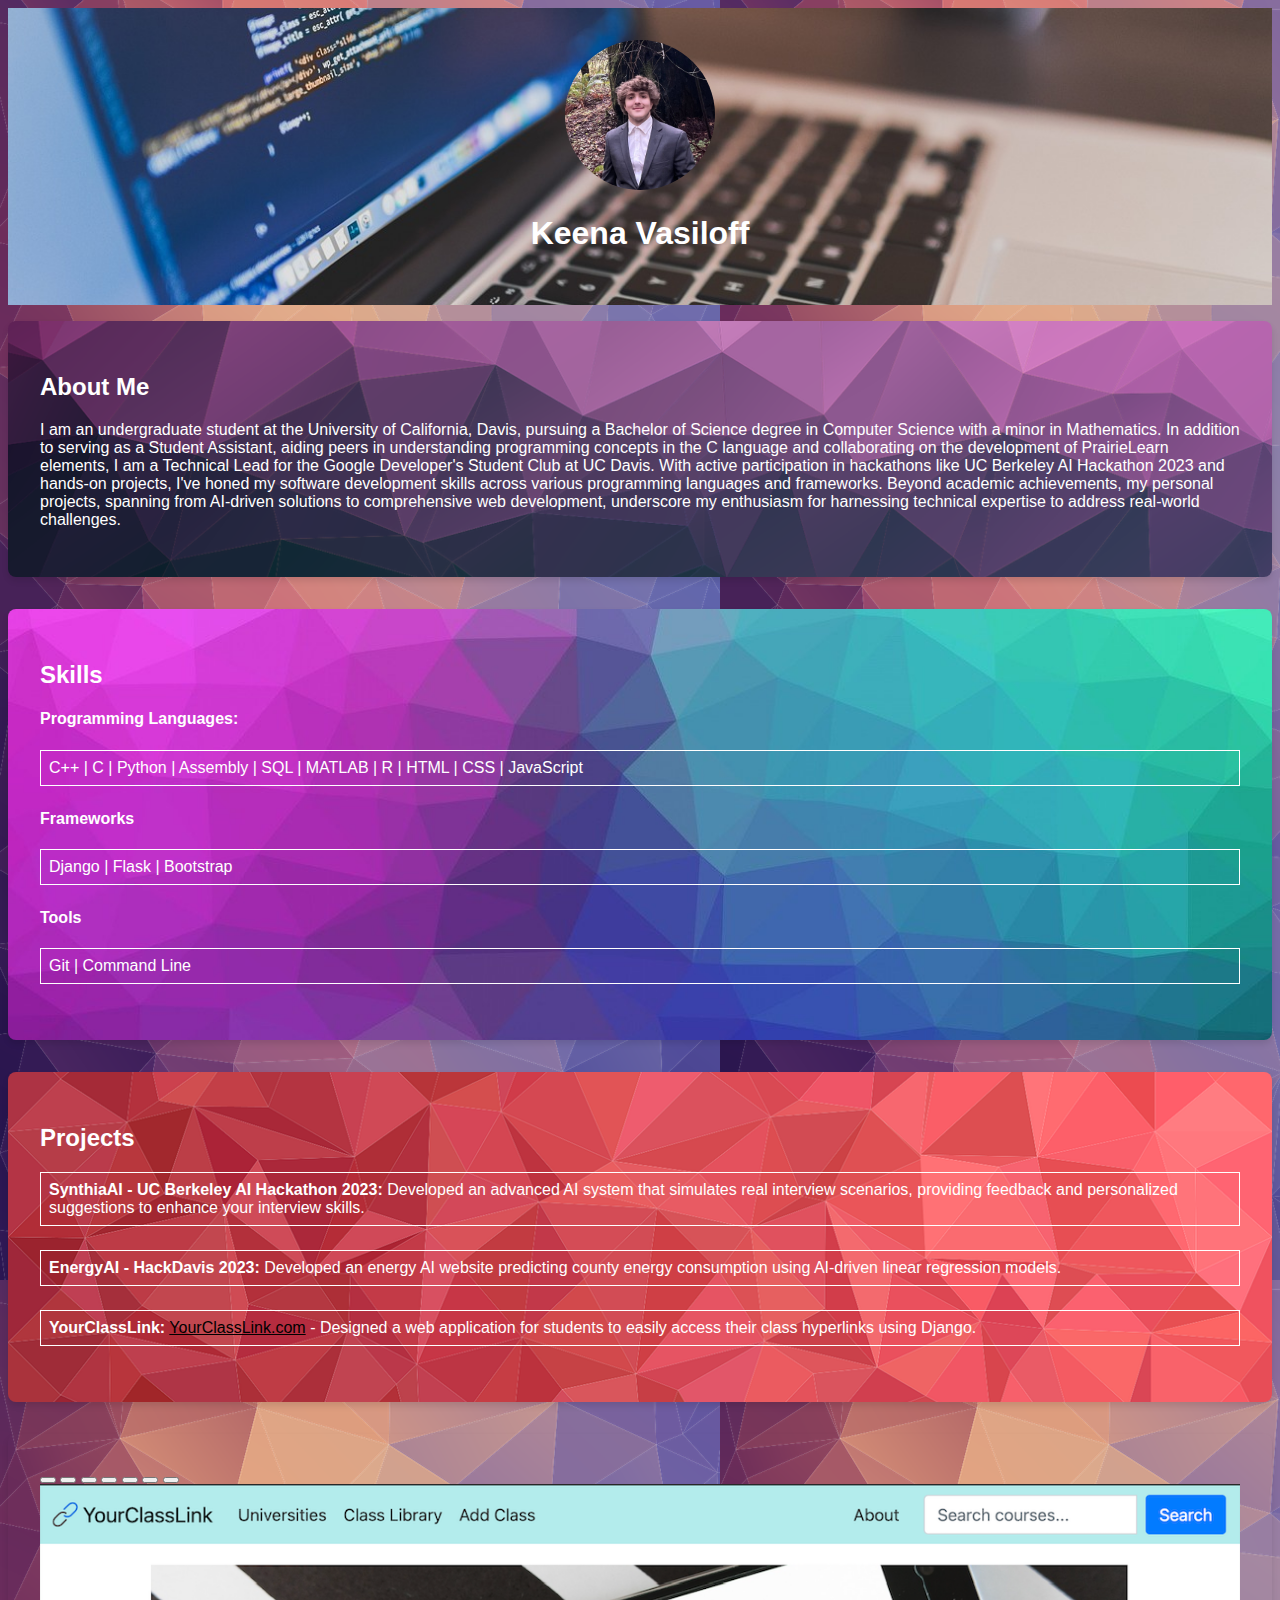
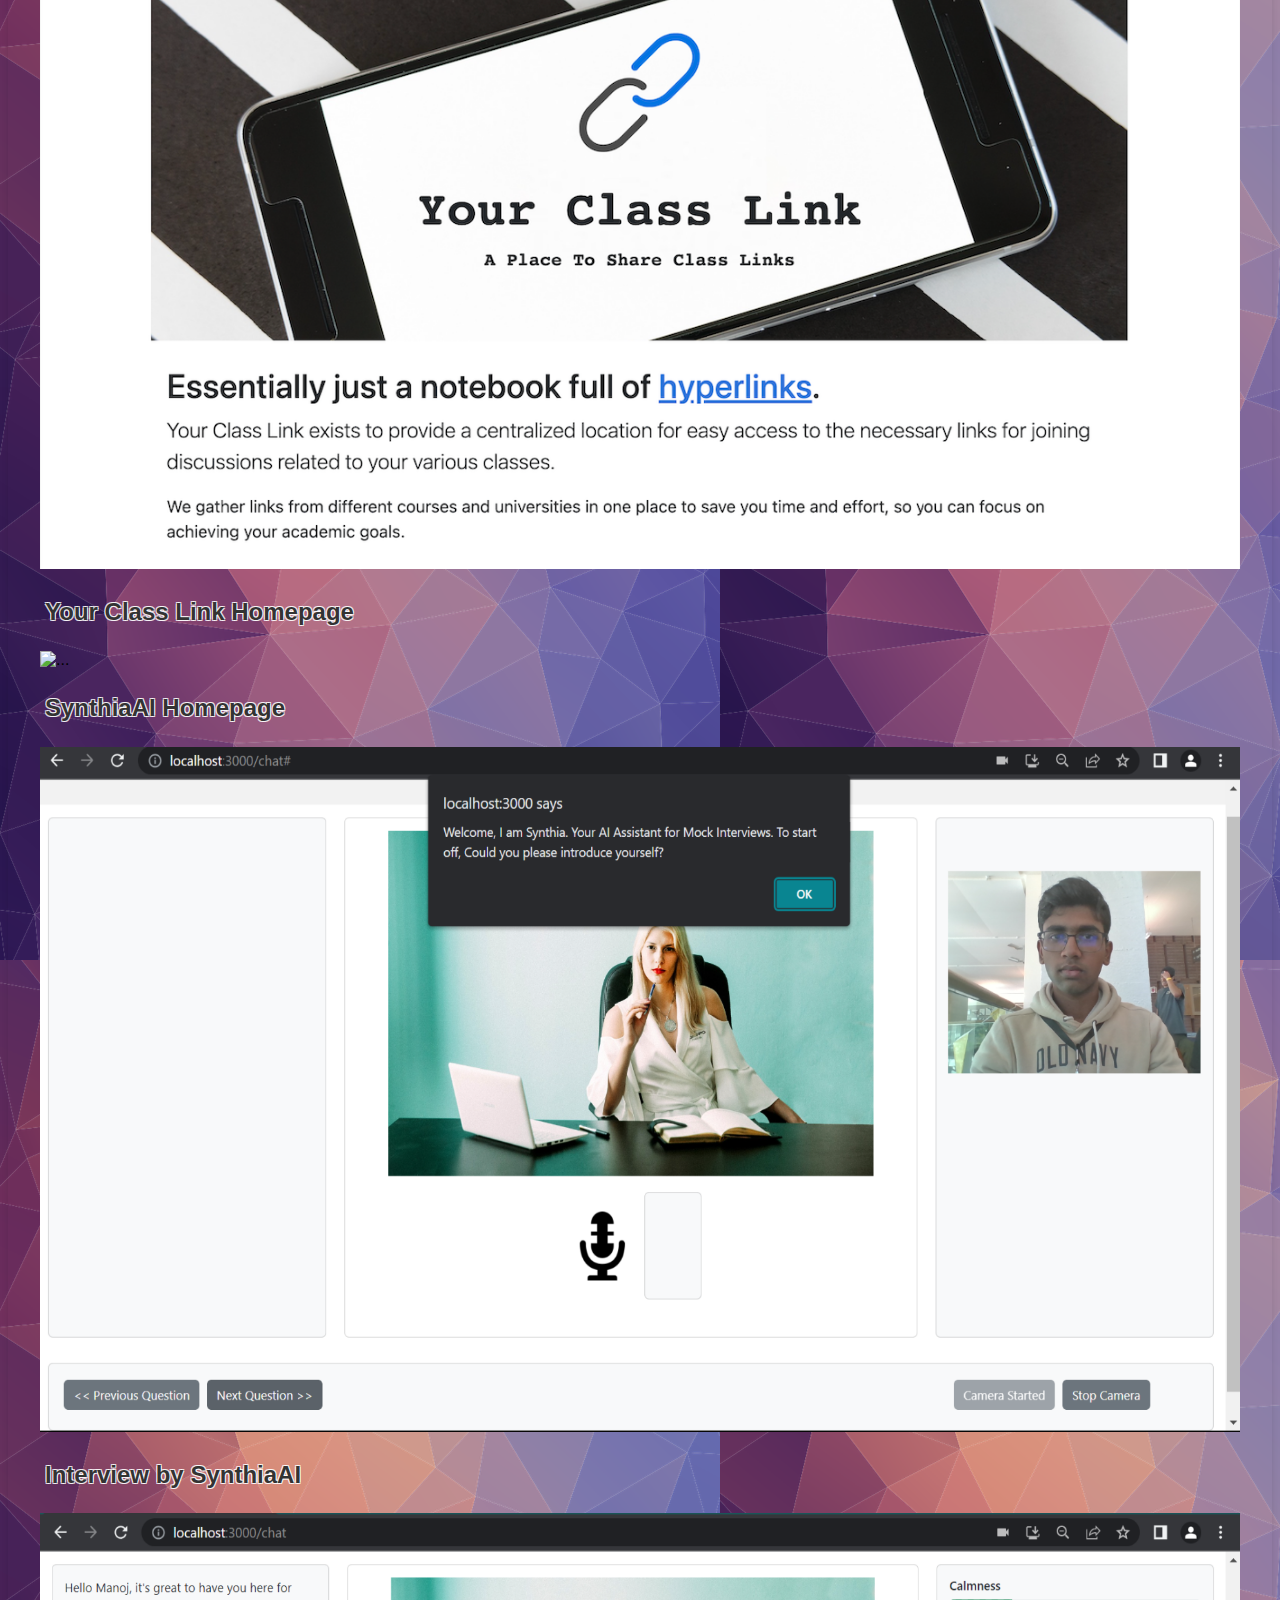
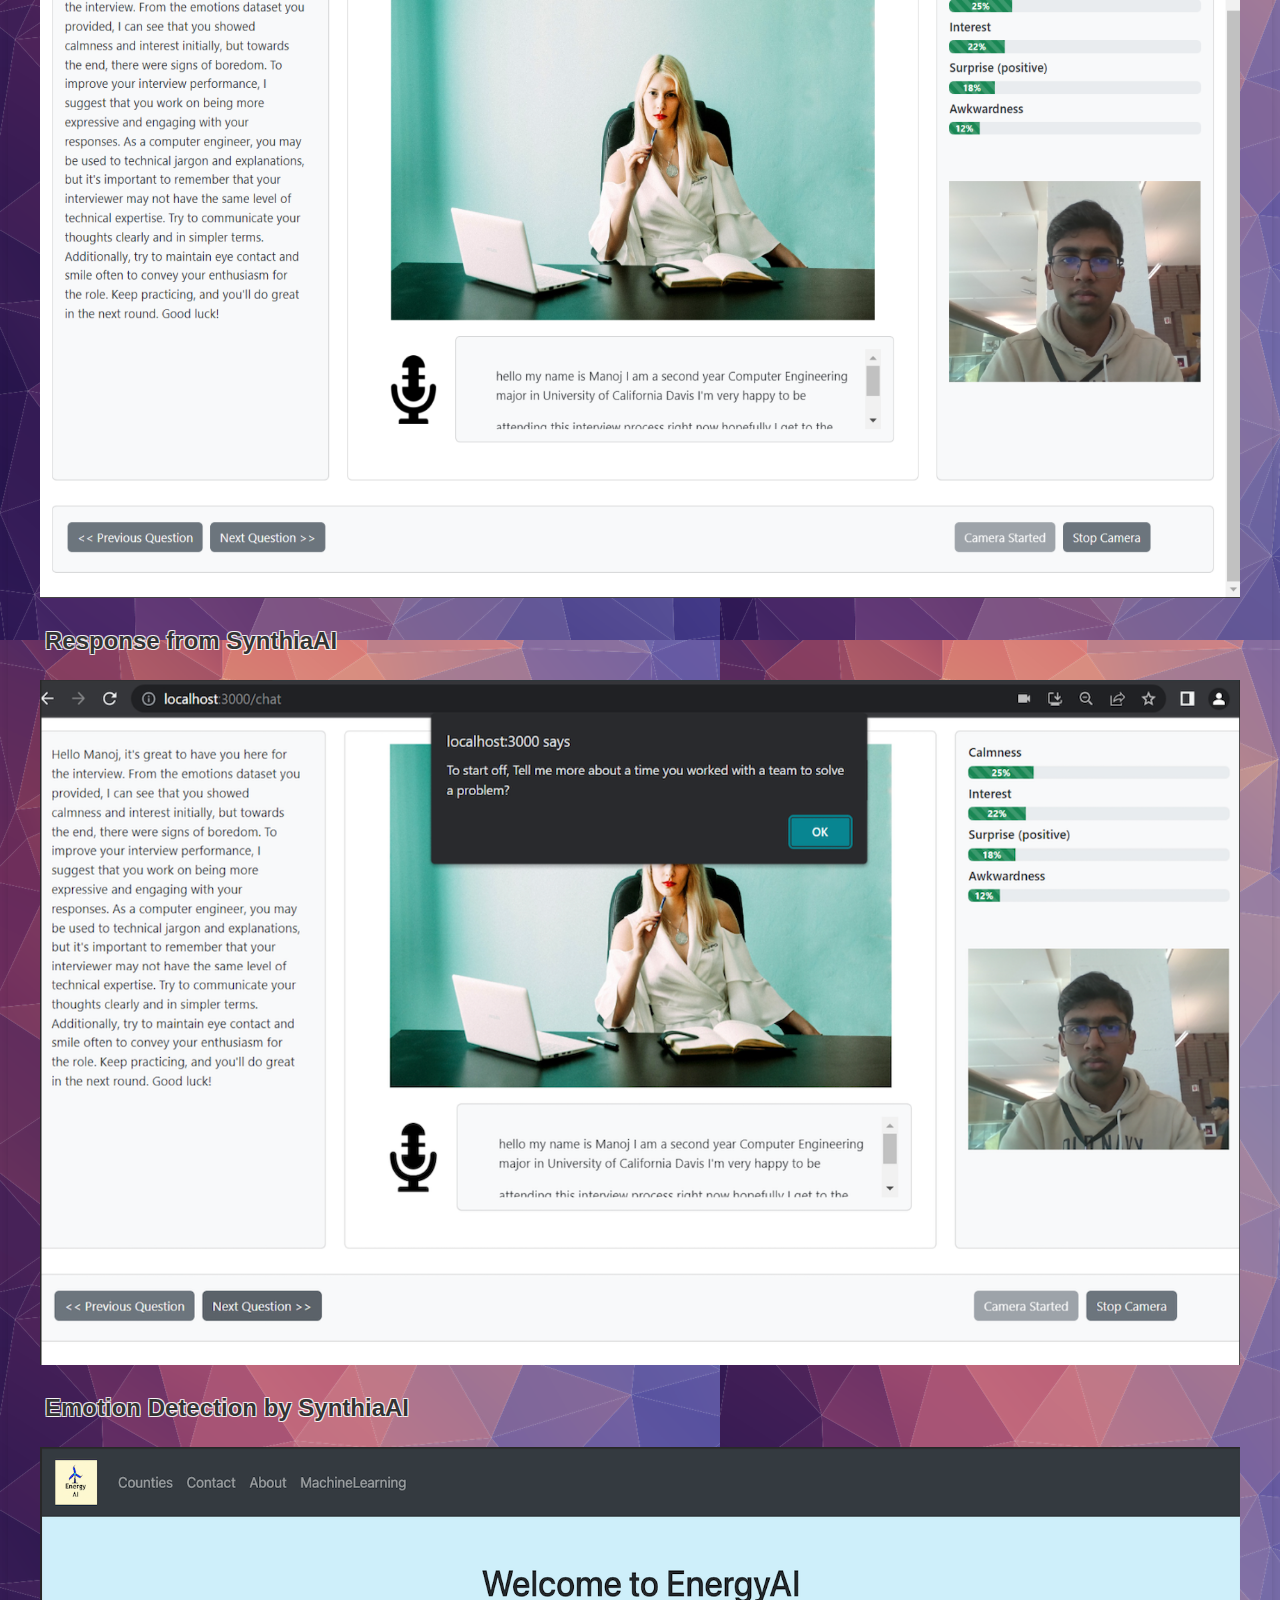
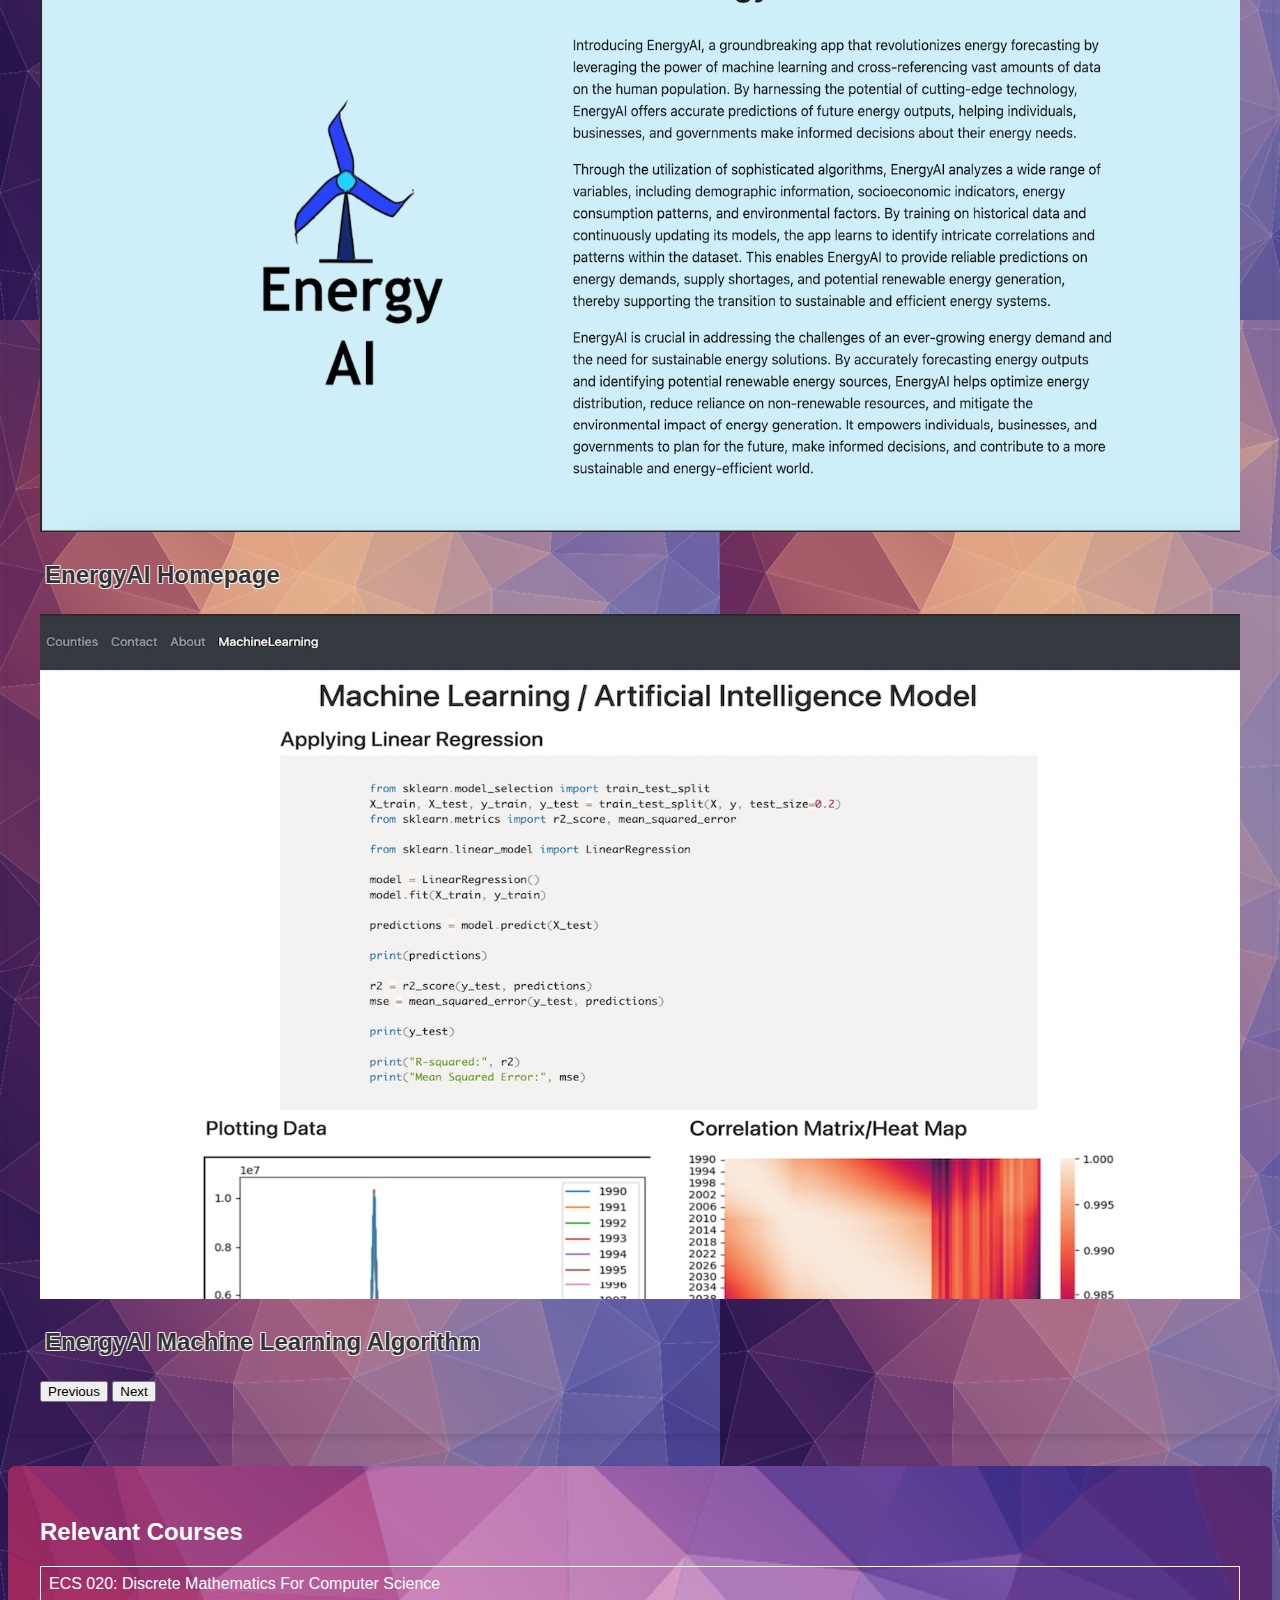
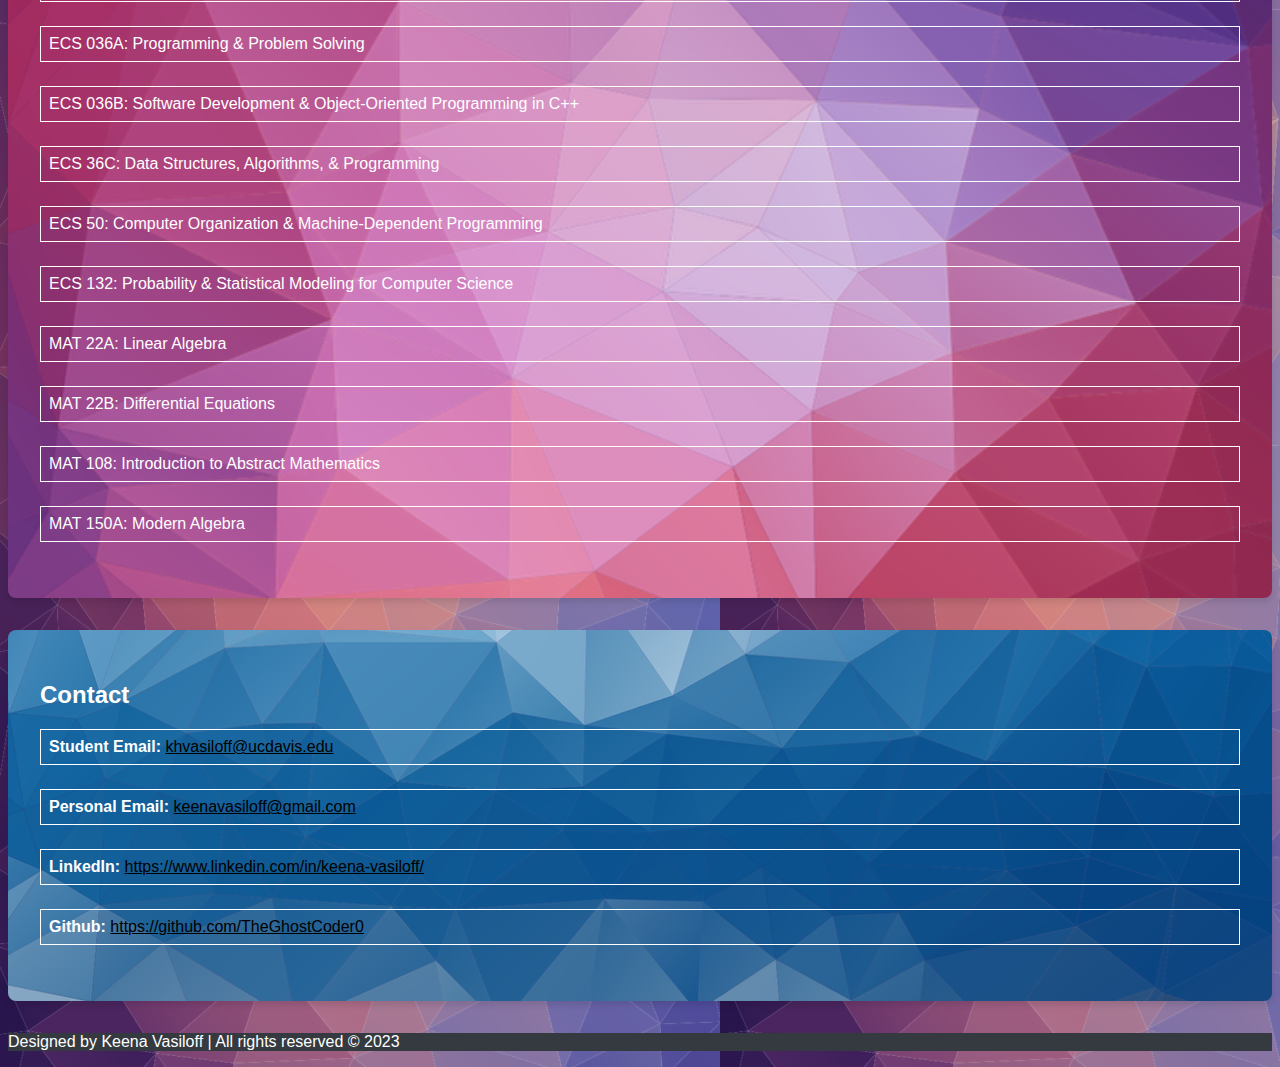
==== index.html @ 08435ae5 "Updated about me and removed resume section" ====
<!doctype html>
<html lang="en">
  <head>
    <meta charset="utf-8">
    <meta name="viewport" content="width=device-width, initial-scale=1">
    <title>Bootstrap demo</title>
    <link href="https://cdn.jsdelivr.net/npm/bootstrap@5.3.1/dist/css/bootstrap.min.css" rel="stylesheet" integrity="sha384-4bw+/aepP/YC94hEpVNVgiZdgIC5+VKNBQNGCHeKRQN+PtmoHDEXuppvnDJzQIu9" crossorigin="anonymous">
    <style>
        body {
            font-family: Arial, sans-serif;
            background-image: url('background_1.png');
        }

        header {
            background-color: #343a40;
            color: white;
            text-align: center;
            padding: 2em 0;
            margin-bottom: 1em;
        }

        .profile-image {
            width: 150px;
            height: 150px;
            border-radius: 50%;
            object-fit: cover;
            margin: 0 auto;
            display: block;

        }

        section {
            padding: 2em;
            border-radius: 8px;
            box-shadow: 0 4px 6px rgba(0, 0, 0, 0.1);
            margin-bottom: 2em;
        }

        ul {
            list-style-type: none;
            padding-left: 0;
        }

        ul li {
            margin-bottom: 1.5em;
            border: 1px solid white;
            padding: 0.5em;
        }

        .background-image {
            background-image: url('code_background.jpg');
            background-size: cover;
            background-position: center;
            position: relative;
        }

        .about-section {
            color: white;
            background-image: url('background_2.png');
            background-size: cover;
            background-position: center;
        }

        .projects-section {
            color: white;
            background-image: url('background_4.png');
            background-size: cover;
            background-position: center;
        }

        .projects-section ul li a {
            color: black;
            /* Set hyperlink color to light grey */
            font-style: none;
            /* Make the hyperlink text italic */
            text-decoration: underline;
            /* Remove the default underline */
        }

        .courses-section {
            color: white;
            background-image: url('background_3.png');
            background-size: cover;
            background-position: center;
        }

        .contact-section {
            color: white;
            background-image: url('background_5.png');
            background-size: cover;
            background-position: center;
        }

        .contact-section ul li a {
            color: black;
            /* Set hyperlink color to light grey */

            font-style: none;
            /* Make the hyperlink text italic */
            text-decoration: underline;
            /* Remove the default underline */
        }
        .carousel-image {
            width: 1200px;
            height: 685px;
            object-fit: fill;
            object-position: center;
        }

        .skills-section {
            color: white;
            background-image: url('background_6.png');
            background-size: cover;
            background-position: center;
        }
        .resume-section {
            color: white;
            background-image: url('background_7.png');
            background-size: cover;
            background-position: center;
        }
        .caption-text {
    font-weight: bold; /* Make the caption text bold */
    color: #333; /* Set text color to dark grey */
    text-shadow: 
        -1px -1px 0 rgba(255,255,255,0.8),  
         1px -1px 0 rgba(255,255,255,0.8),
        -1px 1px 0 rgba(255,255,255,0.8),
         1px 1px 0 rgba(255,255,255,0.8); /* White text outline using shadow */
    padding: 5px; /* Some padding to space out the background from the text */
}


    </style>
</head>
  <body>
    <header class="background-image">
        <img class="profile-image" src="profile_pic.jpg" alt="Keena Vasiloff">
        <h6> </h6>
        <h1><strong>Keena Vasiloff</strong></h1>
    </header>
    <div class="container">
        <section class="about-section">
            <h2>About Me</h2>
            <p>I am an undergraduate student at the University of California, Davis, pursuing a Bachelor of Science degree in Computer Science with a minor in Mathematics. In addition to serving as a Student Assistant, aiding peers in understanding programming concepts in the C language and collaborating on the development of PrairieLearn elements, I am a Technical Lead for the Google Developer's Student Club at UC Davis. With active participation in hackathons like UC Berkeley AI Hackathon 2023 and hands-on projects, I've honed my software development skills across various programming languages and frameworks. Beyond academic achievements, my personal projects, spanning from AI-driven solutions to comprehensive web development, underscore my enthusiasm for harnessing technical expertise to address real-world challenges.</p>
        </section>

        <section class="skills-section">
            <h2>Skills</h2>
            <h4>Programming Languages:</h4>
            <ul class="list-unstyled">
                <li>C++ | C | Python | Assembly | SQL | MATLAB | R | HTML | CSS | JavaScript</li>
            </ul>
            <h4>Frameworks</h4>
            <ul>
                <li>Django | Flask | Bootstrap</li>
            </ul>
            <h4>Tools</h4>
            <ul>
                <li>Git | Command Line</li>
            </ul>
        </section>
        

        <section class="projects-section">
            <h2>Projects</h2>
            <ul class="list-unstyled">
                <li>
                    <strong>SynthiaAI - UC Berkeley AI Hackathon 2023:</strong>
                    Developed an advanced AI system that simulates real interview scenarios, providing feedback and
                    personalized suggestions to enhance your interview skills.
                </li>
                <li>
                    <strong>EnergyAI - HackDavis 2023:</strong>
                    Developed an energy AI website predicting county energy consumption using AI-driven linear
                    regression models.
                </li>
                <li>
                    <strong>YourClassLink:</strong>
                    <a href="https://www.yourclasslink.com" target="_blank">YourClassLink.com</a> - Designed a web
                    application for students to easily access their class hyperlinks using Django.
                </li>
            </ul>
        </section>

        <section>
            <div id="carouselExampleCaptions" class="carousel slide" data-bs-theme="dark">
                <div class="carousel-indicators">
                  <button type="button" data-bs-target="#carouselExampleCaptions" data-bs-slide-to="0" class="active" aria-current="true" aria-label="Slide 1"></button>
                  <button type="button" data-bs-target="#carouselExampleCaptions" data-bs-slide-to="1" aria-label="Slide 2"></button>
                  <button type="button" data-bs-target="#carouselExampleCaptions" data-bs-slide-to="2" aria-label="Slide 3"></button>
                  <button type="button" data-bs-target="#carouselExampleCaptions" data-bs-slide-to="3" aria-label="Slide 4"></button>
                  <button type="button" data-bs-target="#carouselExampleCaptions" data-bs-slide-to="4" aria-label="Slide 5"></button>
                  <button type="button" data-bs-target="#carouselExampleCaptions" data-bs-slide-to="5" aria-label="Slide 6"></button>
                  <button type="button" data-bs-target="#carouselExampleCaptions" data-bs-slide-to="6" aria-label="Slide 7"></button>
                </div>
                <div class="carousel-inner">
                  <div class="carousel-item active">
                    <img class="carousel-image" src="YourClassLinkOne.png" class="d-block w-100" alt="...">
                    <div class="carousel-caption d-none d-md-block">
                        <h2 class="caption-text">Your Class Link Homepage</h2>
                    </div>
                  </div>
                  <div class="carousel-item">
                    <img class="carousel-image" src="SynthiaAIHome.png" class="d-block w-100" alt="...">
                    <div class="carousel-caption d-none d-md-block">
                      <h2 class="caption-text">SynthiaAI Homepage</h2>
                    </div>
                  </div>
                  <div class="carousel-item">
                    <img class="carousel-image" src="SynthiaAIQuestion.png" class="d-block w-100" alt="...">
                    <div class="carousel-caption d-none d-md-block">
                        <h2 class="caption-text">Interview by SynthiaAI</h2>
                    </div>
                  </div>
                  <div class="carousel-item">
                    <img class="carousel-image" src="SynthiaAIResponse.png" class="d-block w-100" alt="...">
                    <div class="carousel-caption d-none d-md-block">
                        <h2 class="caption-text">Response from SynthiaAI</h2>
                    </div>
                  </div>
                  <div class="carousel-item">
                    <img class="carousel-image" src="SynthiaAISecond.png" class="d-block w-100" alt="...">
                    <div class="carousel-caption d-none d-md-block">
                        <h2 class="caption-text">Emotion Detection by SynthiaAI</h2>
                    </div>
                  </div>
                  <div class="carousel-item">
                    <img class="carousel-image" src="EnergyAIOne.png" class="d-block w-100" alt="...">
                    <div class="carousel-caption d-none d-md-block">
                        <h2 class="caption-text">EnergyAI Homepage</h2>
                    </div>
                  </div>
                  <div class="carousel-item">
                    <img class="carousel-image" src="EnergyAITwo.png" class="d-block w-100" alt="...">
                    <div class="carousel-caption d-none d-md-block">
                        <h2 class="caption-text">EnergyAI Machine Learning Algorithm</h2>
                    </div>
                  </div>
                </div>
                <button class="carousel-control-prev" type="button" data-bs-target="#carouselExampleCaptions" data-bs-slide="prev">
                  <span class="carousel-control-prev-icon" aria-hidden="true"></span>
                  <span class="visually-hidden">Previous</span>
                </button>
                <button class="carousel-control-next" type="button" data-bs-target="#carouselExampleCaptions" data-bs-slide="next">
                  <span class="carousel-control-next-icon" aria-hidden="true"></span>
                  <span class="visually-hidden">Next</span>
                </button>
              </div>
        </section>

        <section class="courses-section">
            <h2>Relevant Courses</h2>
            <ul class="list-unstyled">
                <li>ECS 020: Discrete Mathematics For Computer Science</li>
                <li>ECS 036A: Programming & Problem Solving</li>
                <li>ECS 036B: Software Development & Object-Oriented Programming in C++</li>
                <li>ECS 36C: Data Structures, Algorithms, & Programming</li>
                <li>ECS 50: Computer Organization & Machine-Dependent Programming</li>
                <li>ECS 132: Probability & Statistical Modeling for Computer Science</li>
                <li>MAT 22A: Linear Algebra</li>
                <li>MAT 22B: Differential Equations</li>
                <li>MAT 108: Introduction to Abstract Mathematics</li>
                <li>MAT 150A: Modern Algebra</li>
            </ul>
        </section>

        <section class="contact-section">
            <h2>Contact</h2>
            <ul class="list-unstyled">
                <li><strong>Student Email:</strong> <a href="mailto:khvasiloff@ucdavis.edu">khvasiloff@ucdavis.edu</a>
                </li>
                <li><strong>Personal Email:</strong> <a
                        href="mailto:keenavasiloff@gmail.com">keenavasiloff@gmail.com</a></li>
                <li><strong>LinkedIn:</strong> <a href="https://www.linkedin.com/in/keena-vasiloff/"
                        target="_blank">https://www.linkedin.com/in/keena-vasiloff/</a></li>
                <li><strong>Github:</strong> <a href="https://github.com/TheGhostCoder0" target="_blank">https://github.com/TheGhostCoder0</a></li>
            </ul>
        </section>
    </div>

    <footer class="mt-5 py-3 text-center" style="background-color: #343a40; color: white;">
        <p>Designed by Keena Vasiloff | All rights reserved &copy; 2023</p>
    </footer>
    <script src="https://cdn.jsdelivr.net/npm/bootstrap@5.3.1/dist/js/bootstrap.bundle.min.js" integrity="sha384-HwwvtgBNo3bZJJLYd8oVXjrBZt8cqVSpeBNS5n7C8IVInixGAoxmnlMuBnhbgrkm" crossorigin="anonymous"></script>
    <script src="https://cdn.jsdelivr.net/npm/@popperjs/core@2.11.8/dist/umd/popper.min.js" integrity="sha384-I7E8VVD/ismYTF4hNIPjVp/Zjvgyol6VFvRkX/vR+Vc4jQkC+hVqc2pM8ODewa9r" crossorigin="anonymous"></script>
<script src="https://cdn.jsdelivr.net/npm/bootstrap@5.3.1/dist/js/bootstrap.min.js" integrity="sha384-Rx+T1VzGupg4BHQYs2gCW9It+akI2MM/mndMCy36UVfodzcJcF0GGLxZIzObiEfa" crossorigin="anonymous"></script>
  </body>
</html>
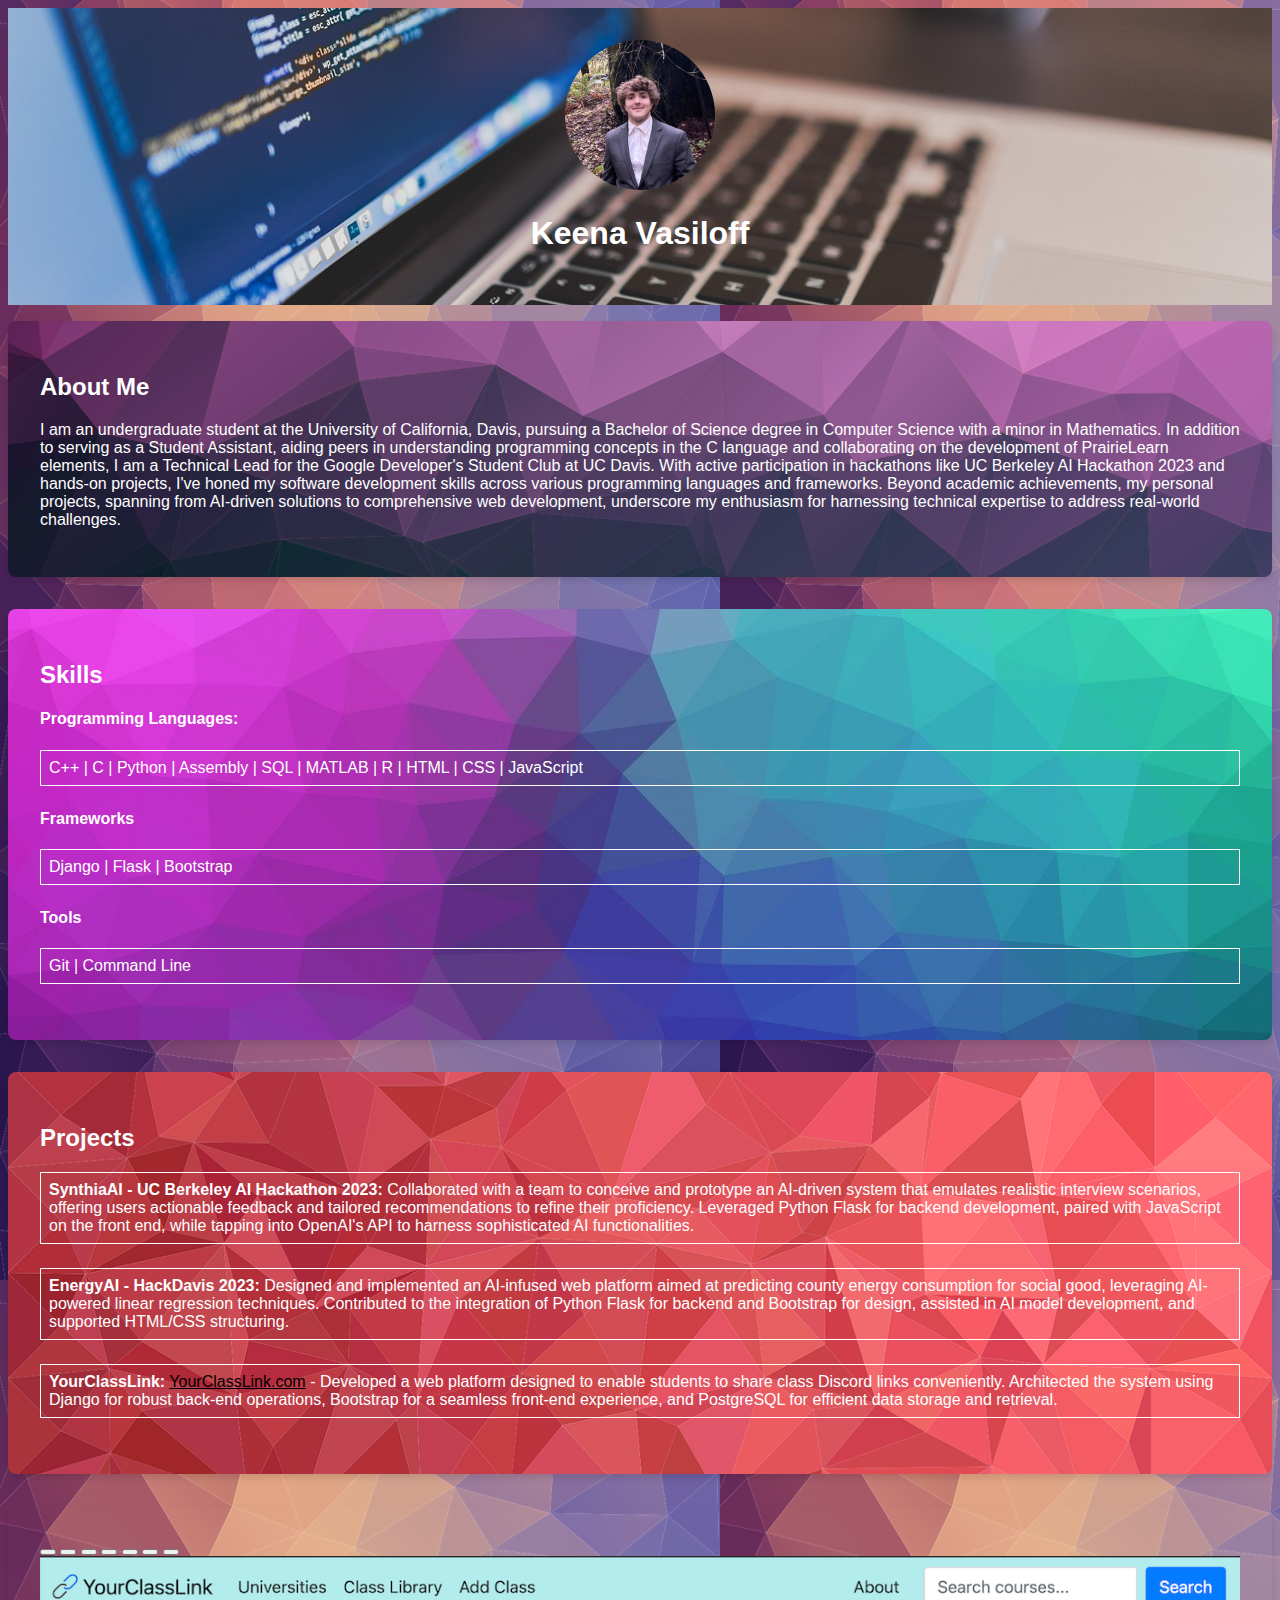
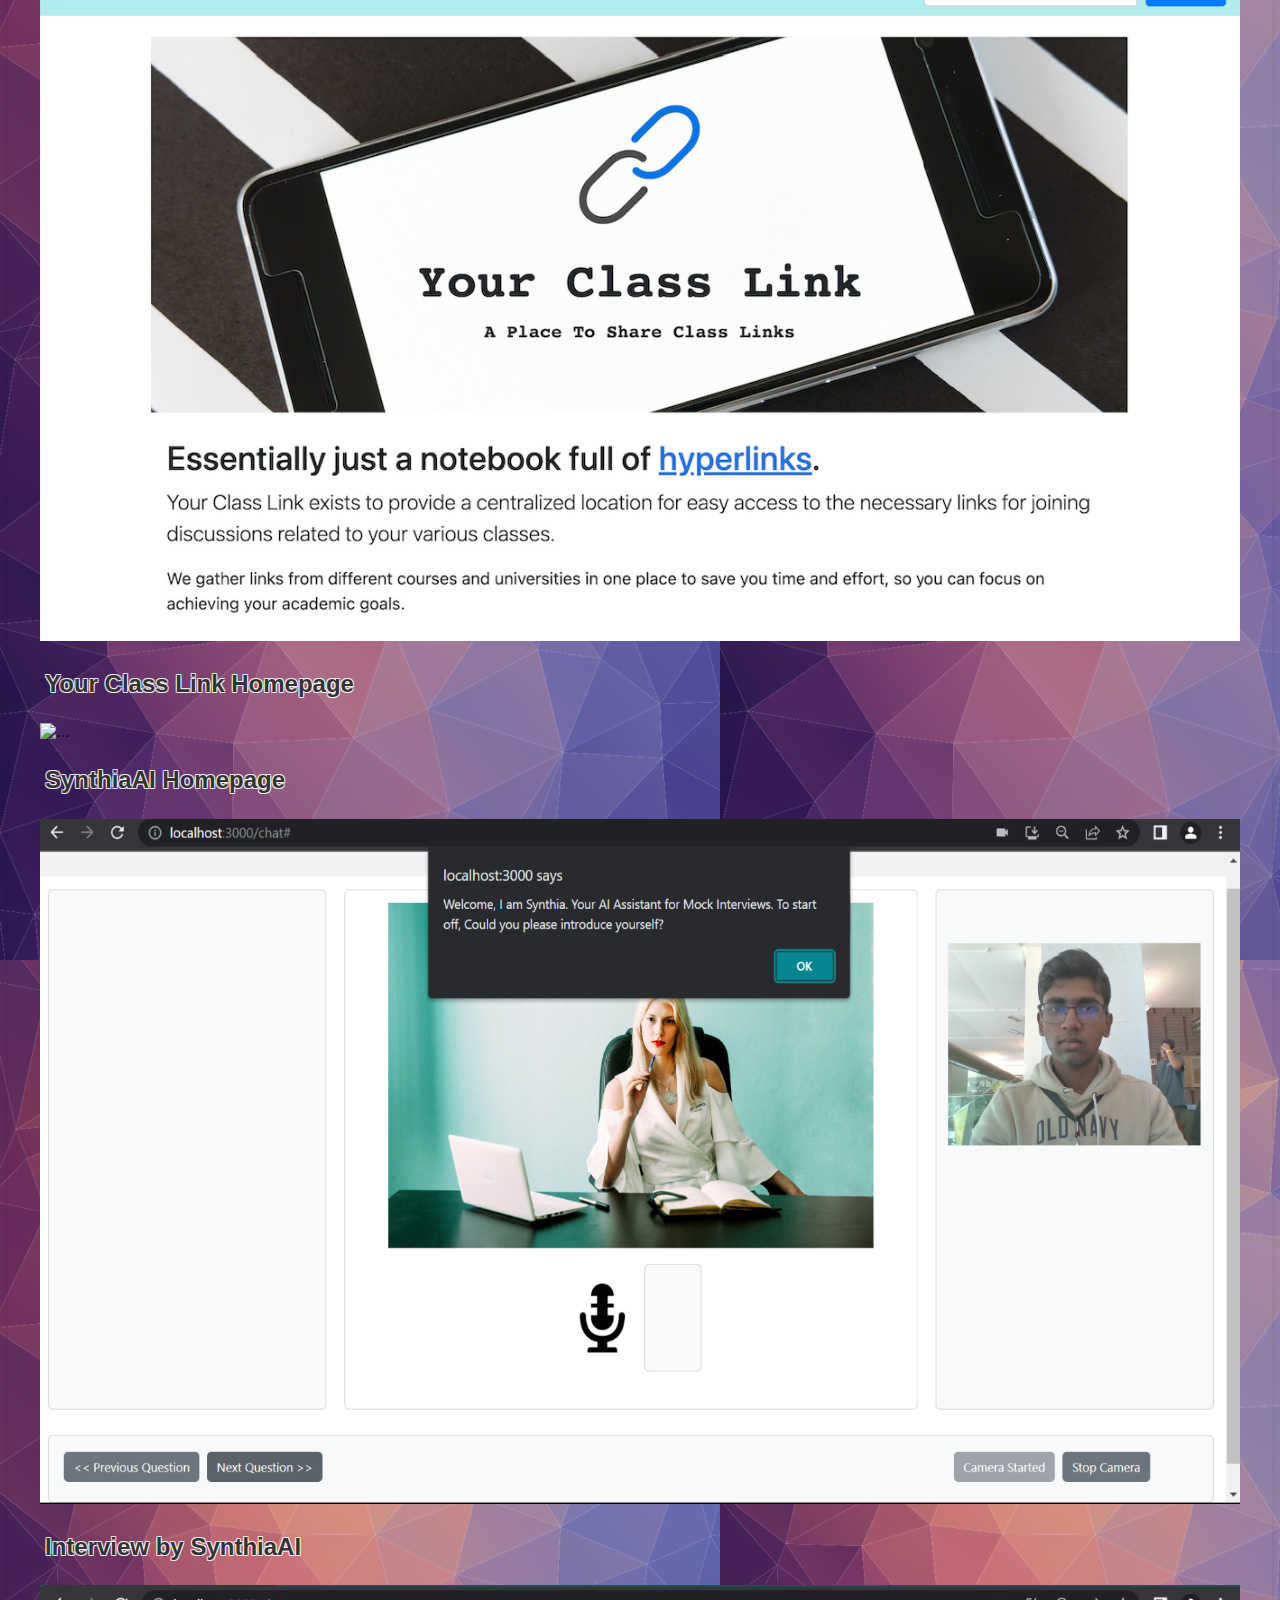
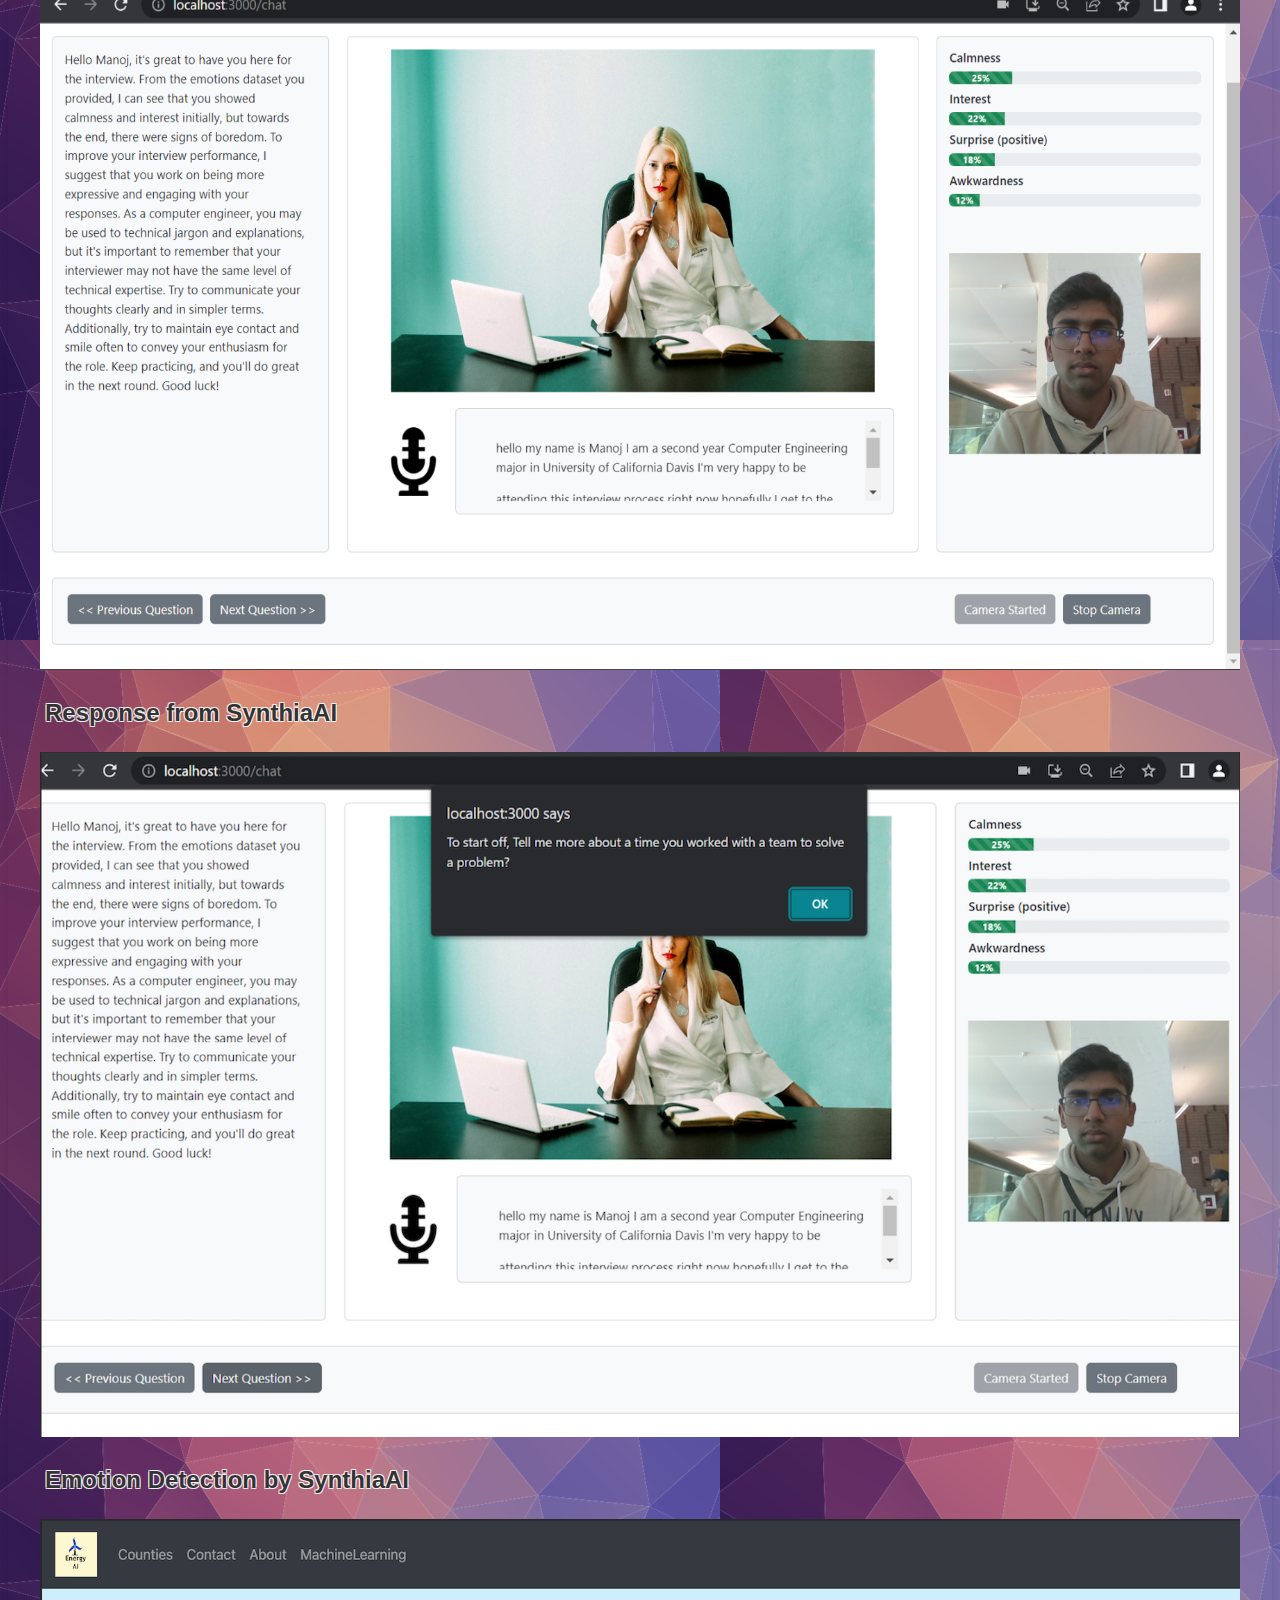
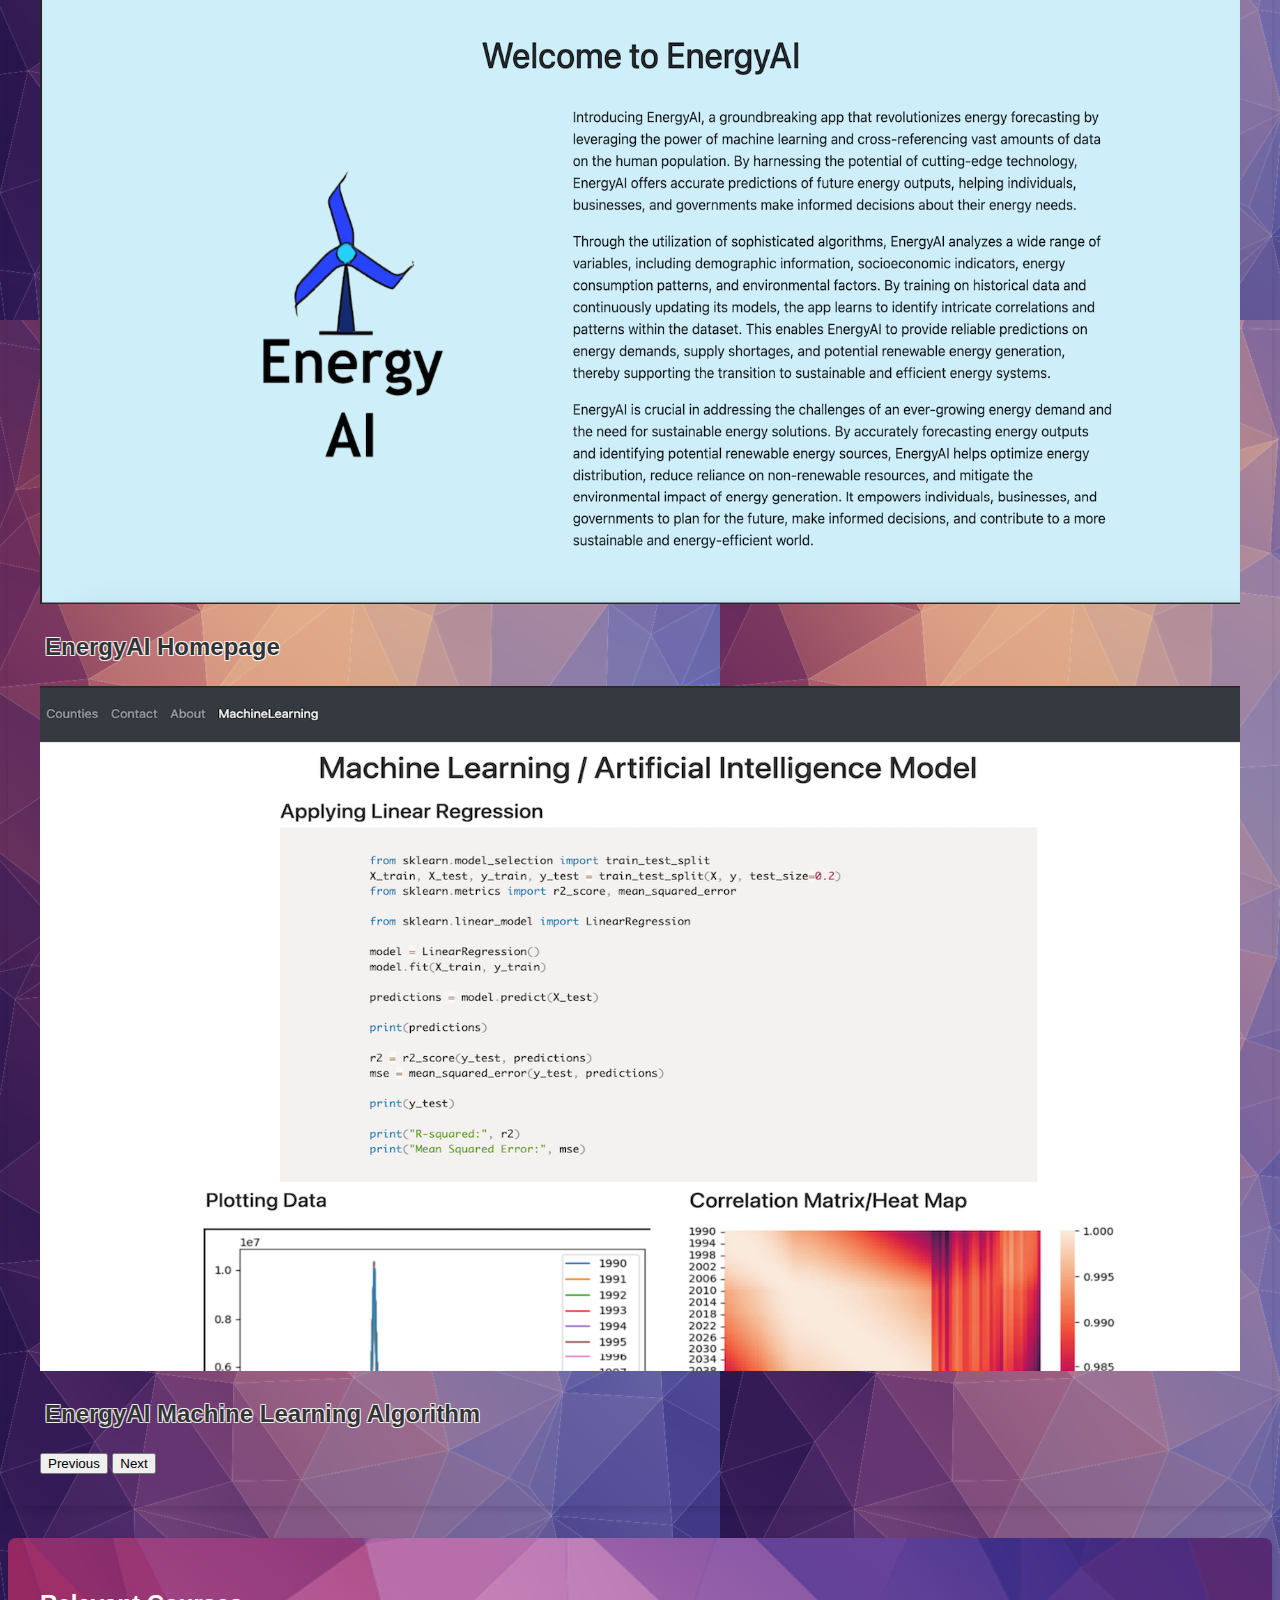
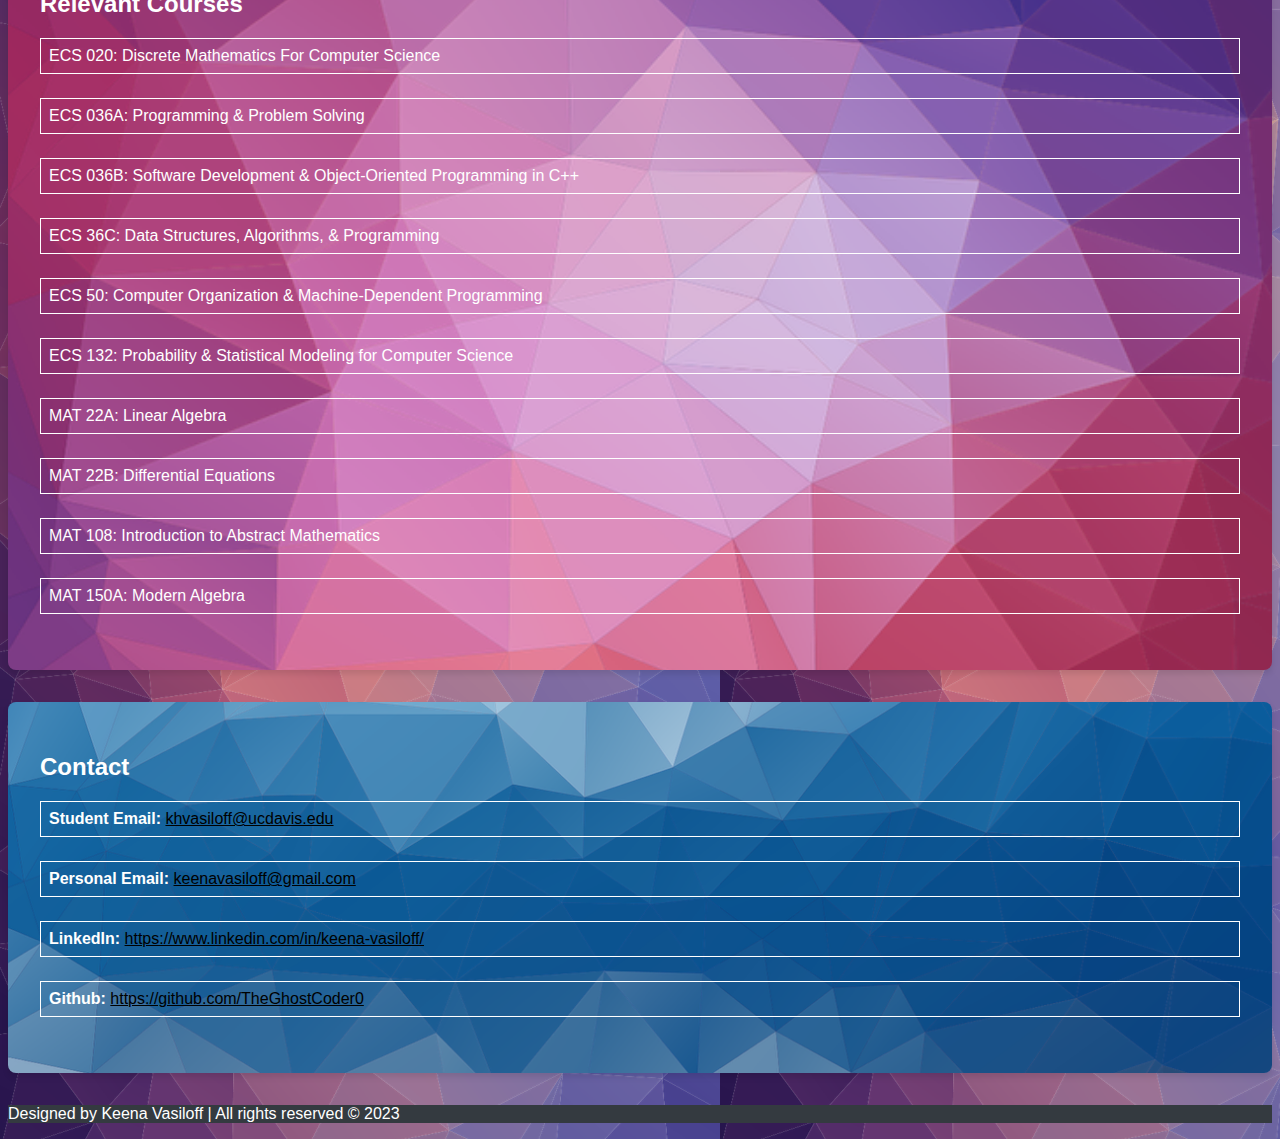
==== commit b8842bcd: "Updated project descriptions." ====
--- a/index.html
+++ b/index.html
@@ -167,18 +167,15 @@
             <ul class="list-unstyled">
                 <li>
                     <strong>SynthiaAI - UC Berkeley AI Hackathon 2023:</strong>
-                    Developed an advanced AI system that simulates real interview scenarios, providing feedback and
-                    personalized suggestions to enhance your interview skills.
+                    Collaborated with a team to conceive and prototype an AI-driven system that emulates realistic interview scenarios, offering users actionable feedback and tailored recommendations to refine their proficiency. Leveraged Python Flask for backend development, paired with JavaScript on the front end, while tapping into OpenAI's API to harness sophisticated AI functionalities.
                 </li>
                 <li>
                     <strong>EnergyAI - HackDavis 2023:</strong>
-                    Developed an energy AI website predicting county energy consumption using AI-driven linear
-                    regression models.
+                    Designed and implemented an AI-infused web platform aimed at predicting county energy consumption for social good, leveraging AI-powered linear regression techniques. Contributed to the integration of Python Flask for backend and Bootstrap for design, assisted in AI model development, and supported HTML/CSS structuring.
                 </li>
                 <li>
                     <strong>YourClassLink:</strong>
-                    <a href="https://www.yourclasslink.com" target="_blank">YourClassLink.com</a> - Designed a web
-                    application for students to easily access their class hyperlinks using Django.
+                    <a href="https://www.yourclasslink.com" target="_blank">YourClassLink.com</a> - Developed a web platform designed to enable students to share class Discord links conveniently. Architected the system using Django for robust back-end operations, Bootstrap for a seamless front-end experience, and PostgreSQL for efficient data storage and retrieval.        
                 </li>
             </ul>
         </section>
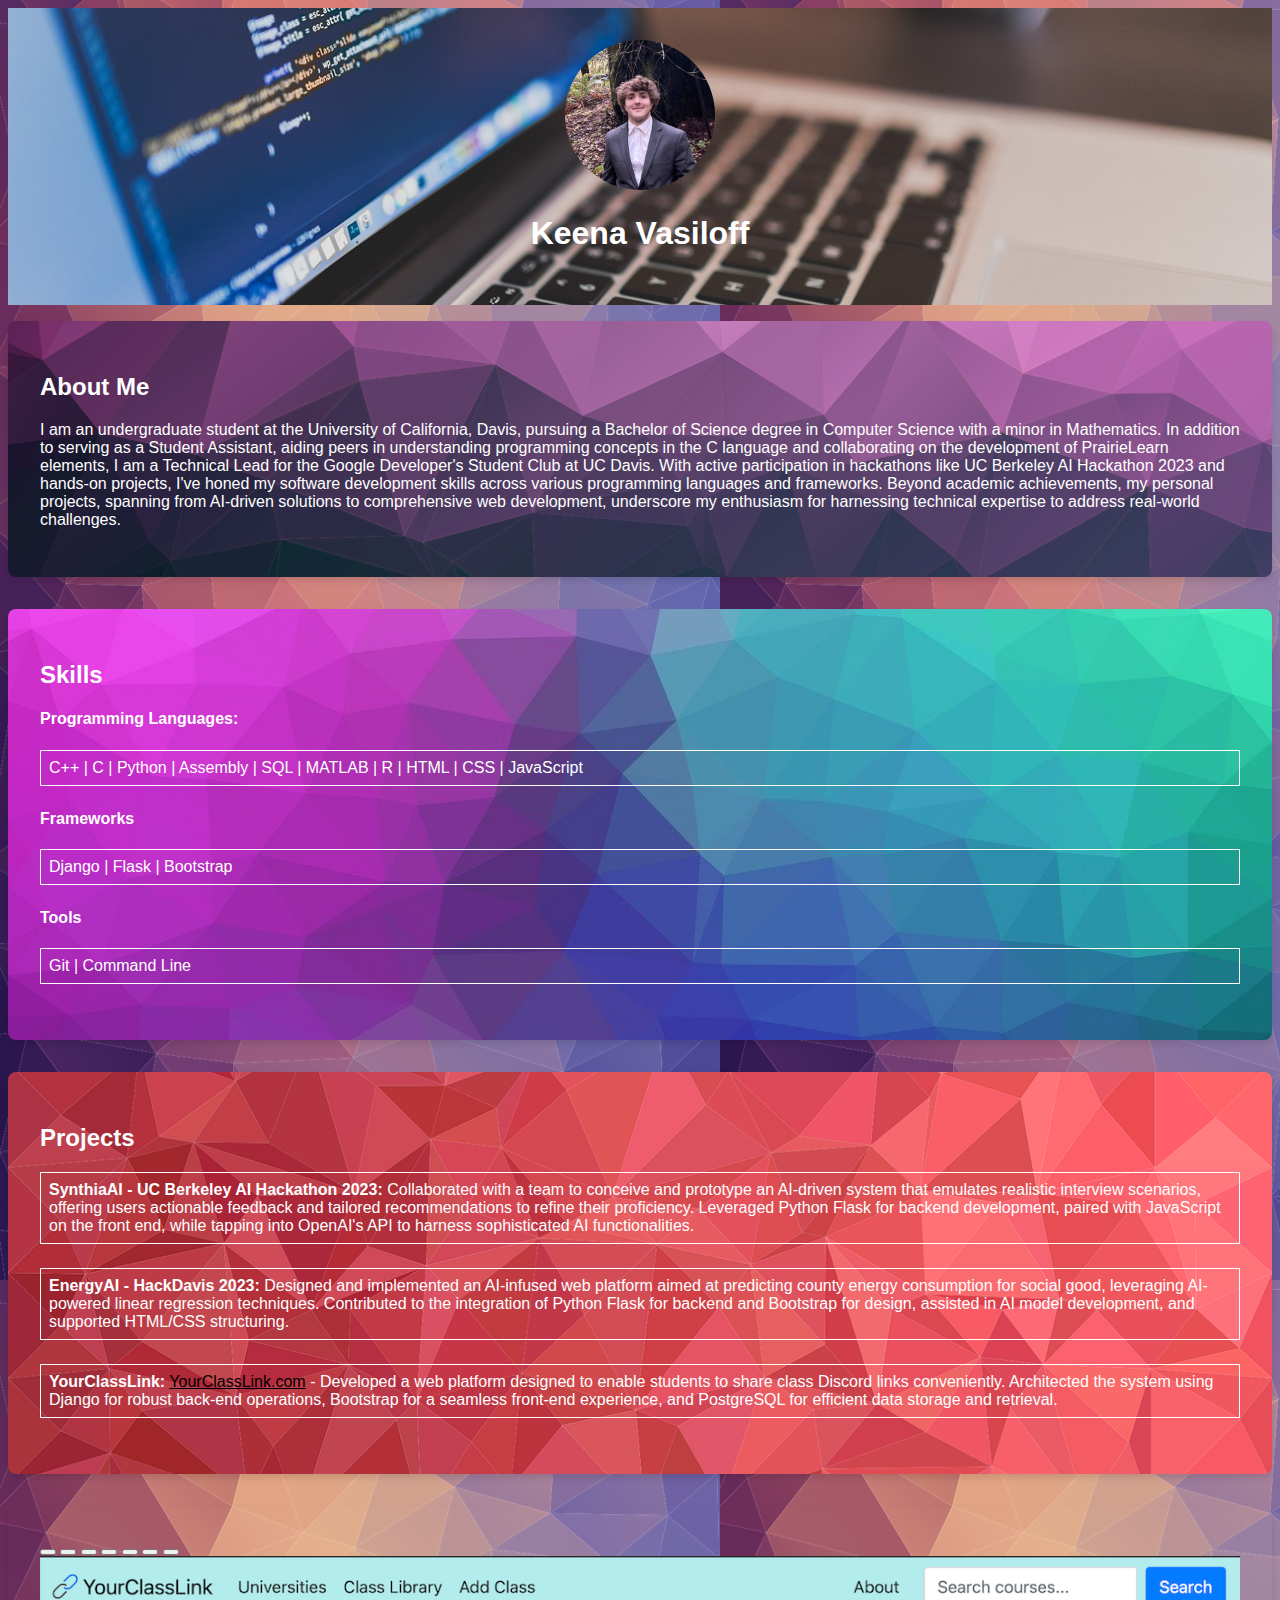
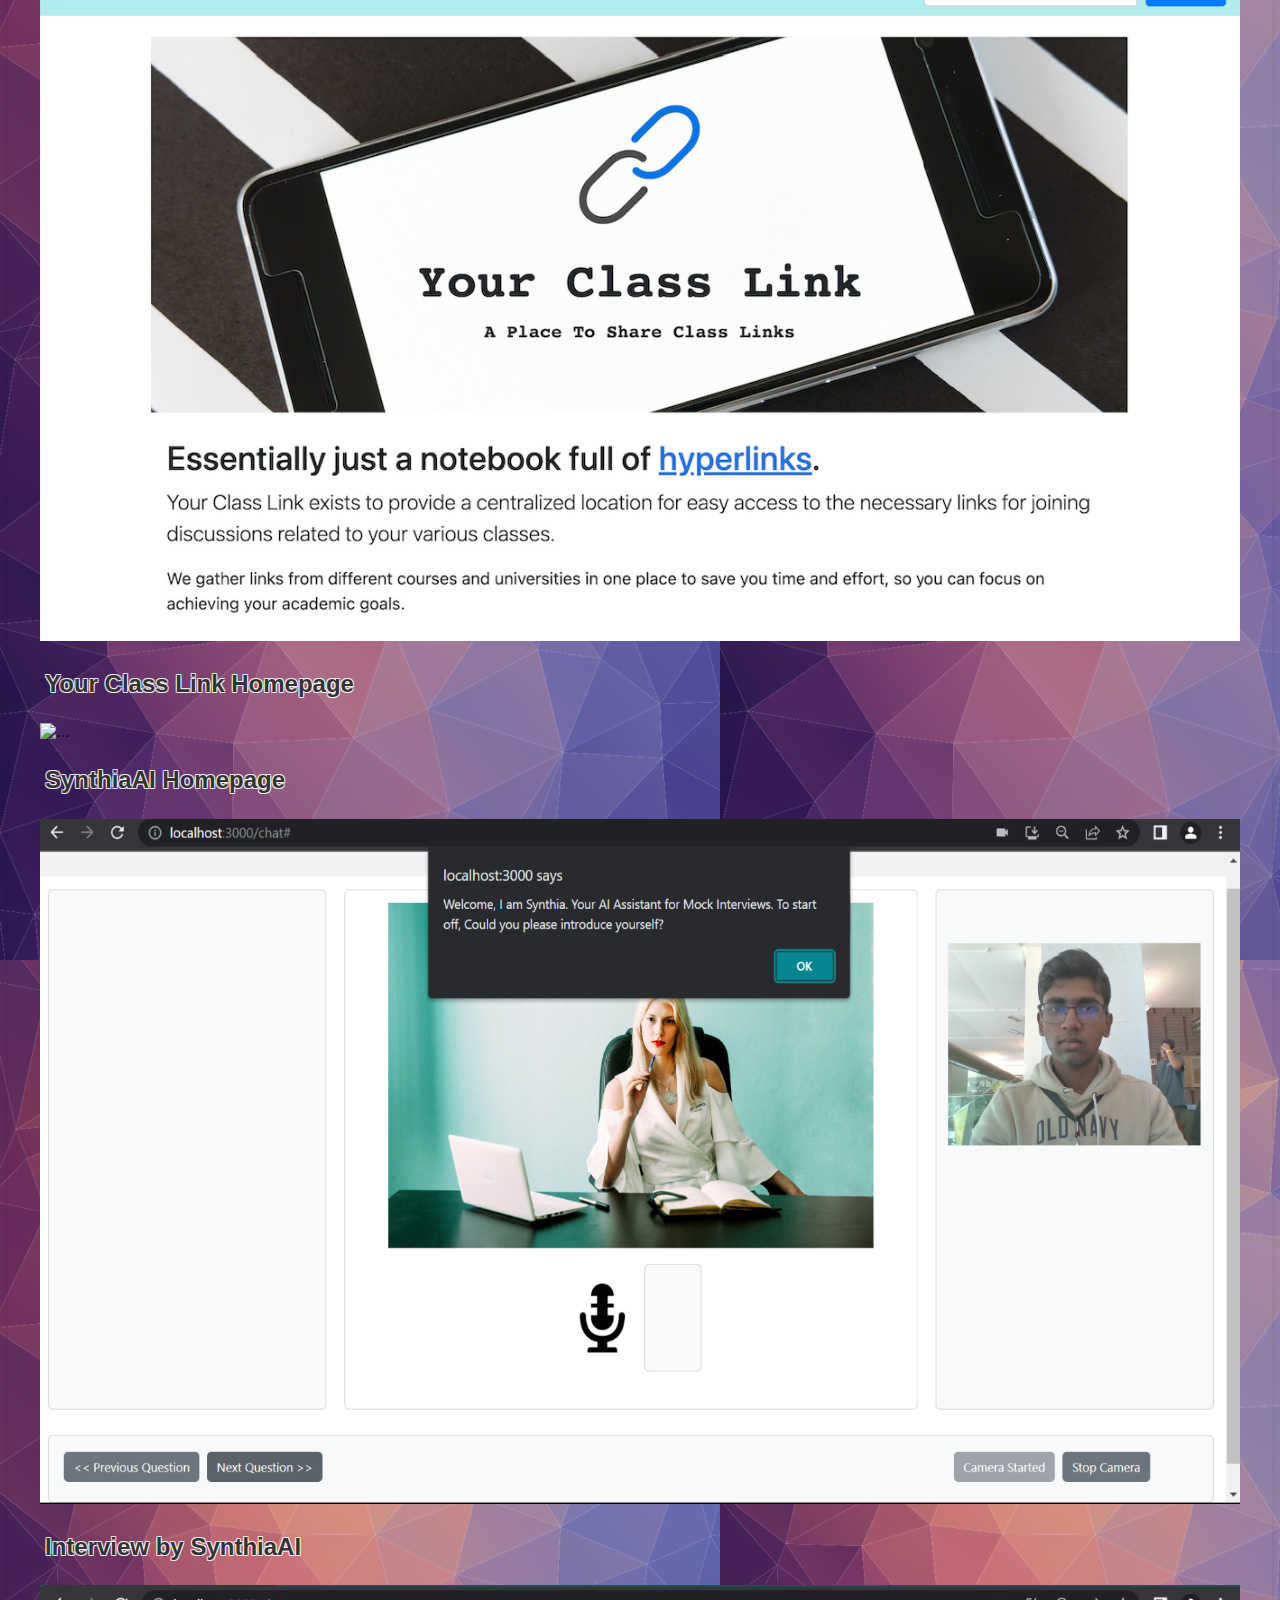
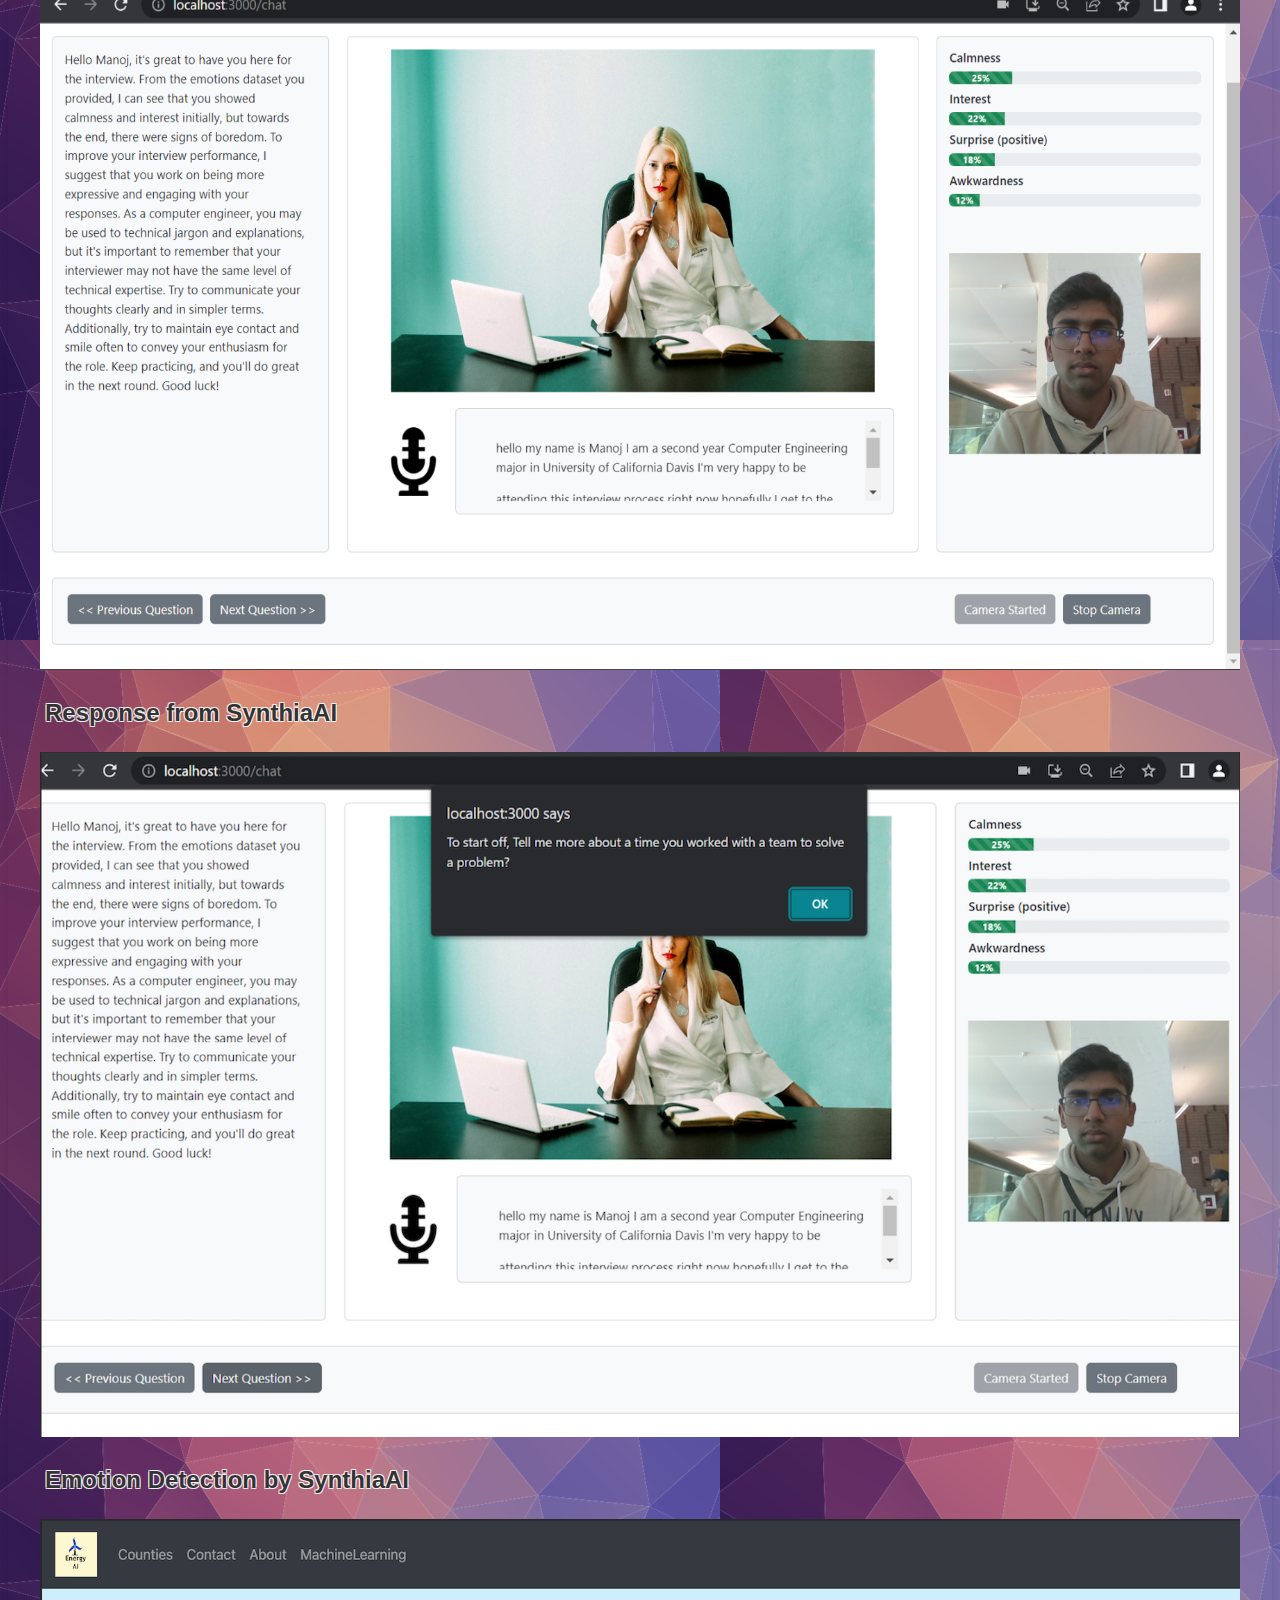
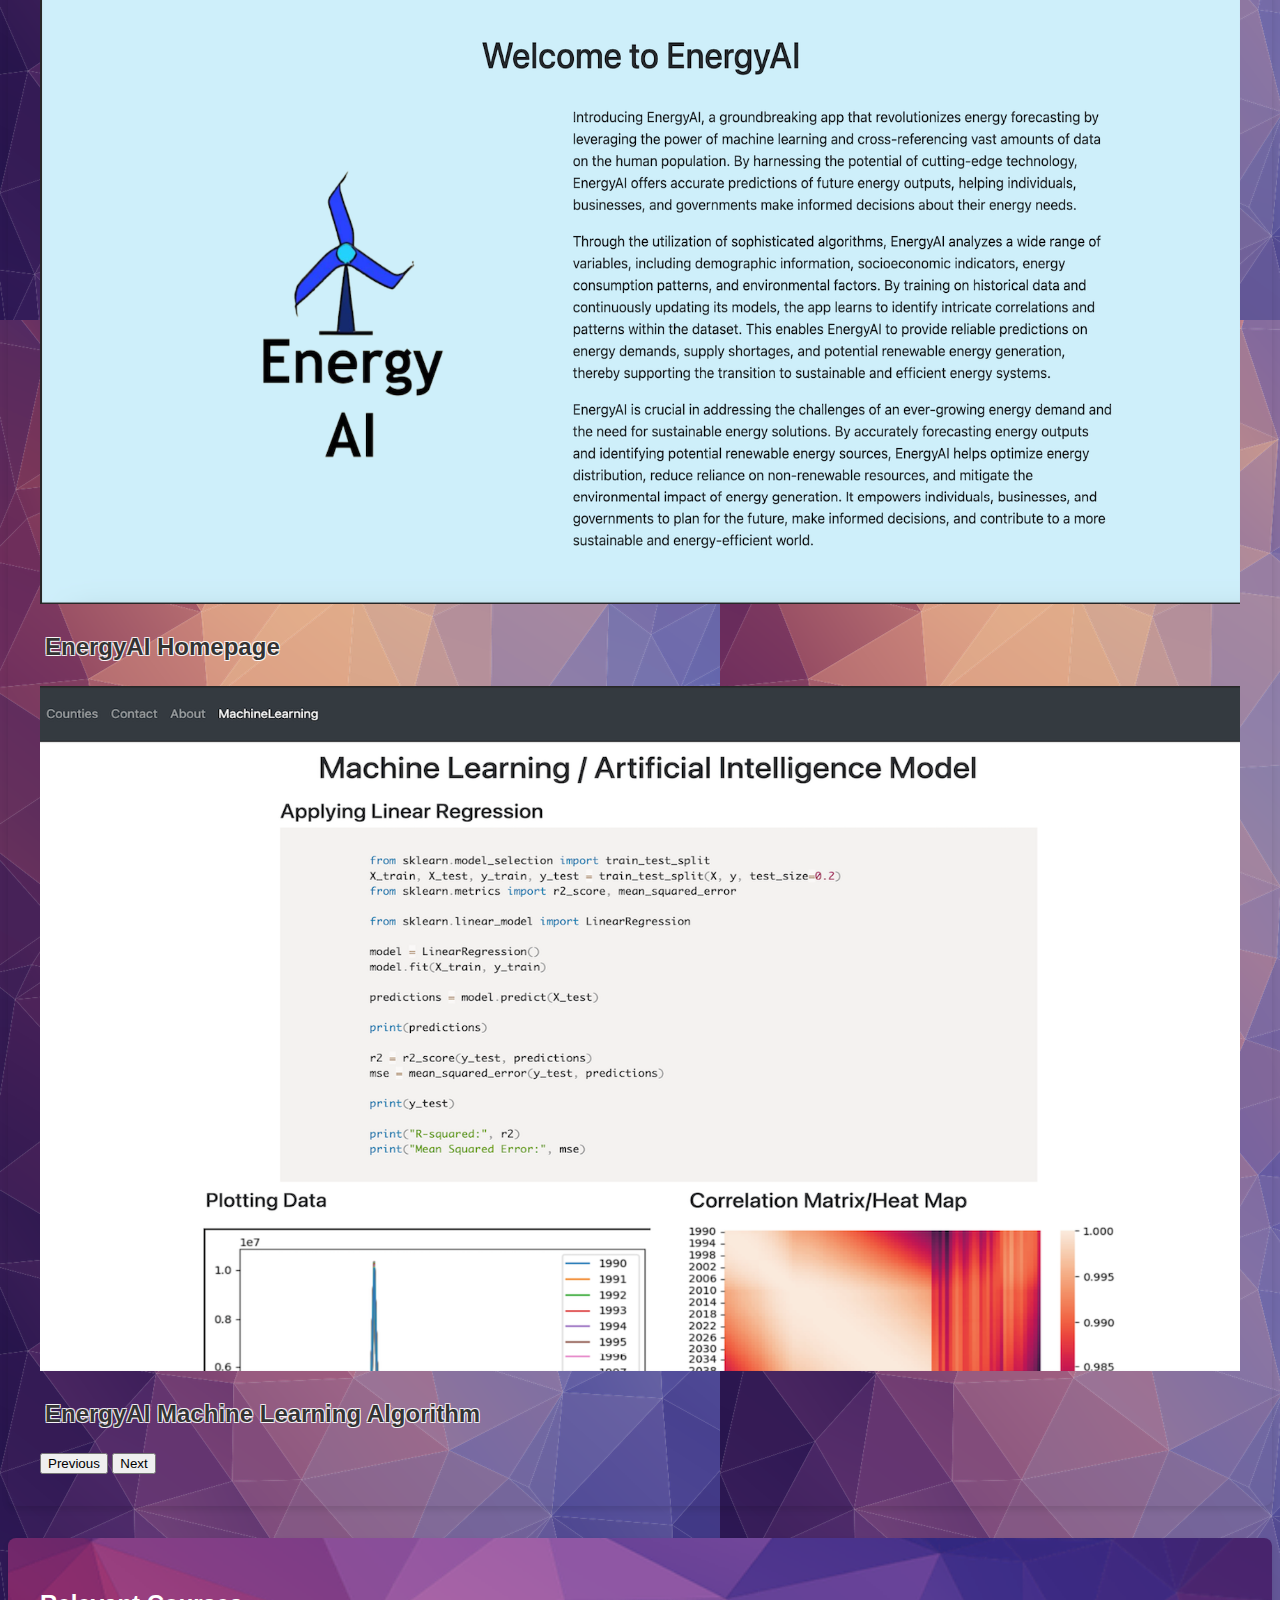
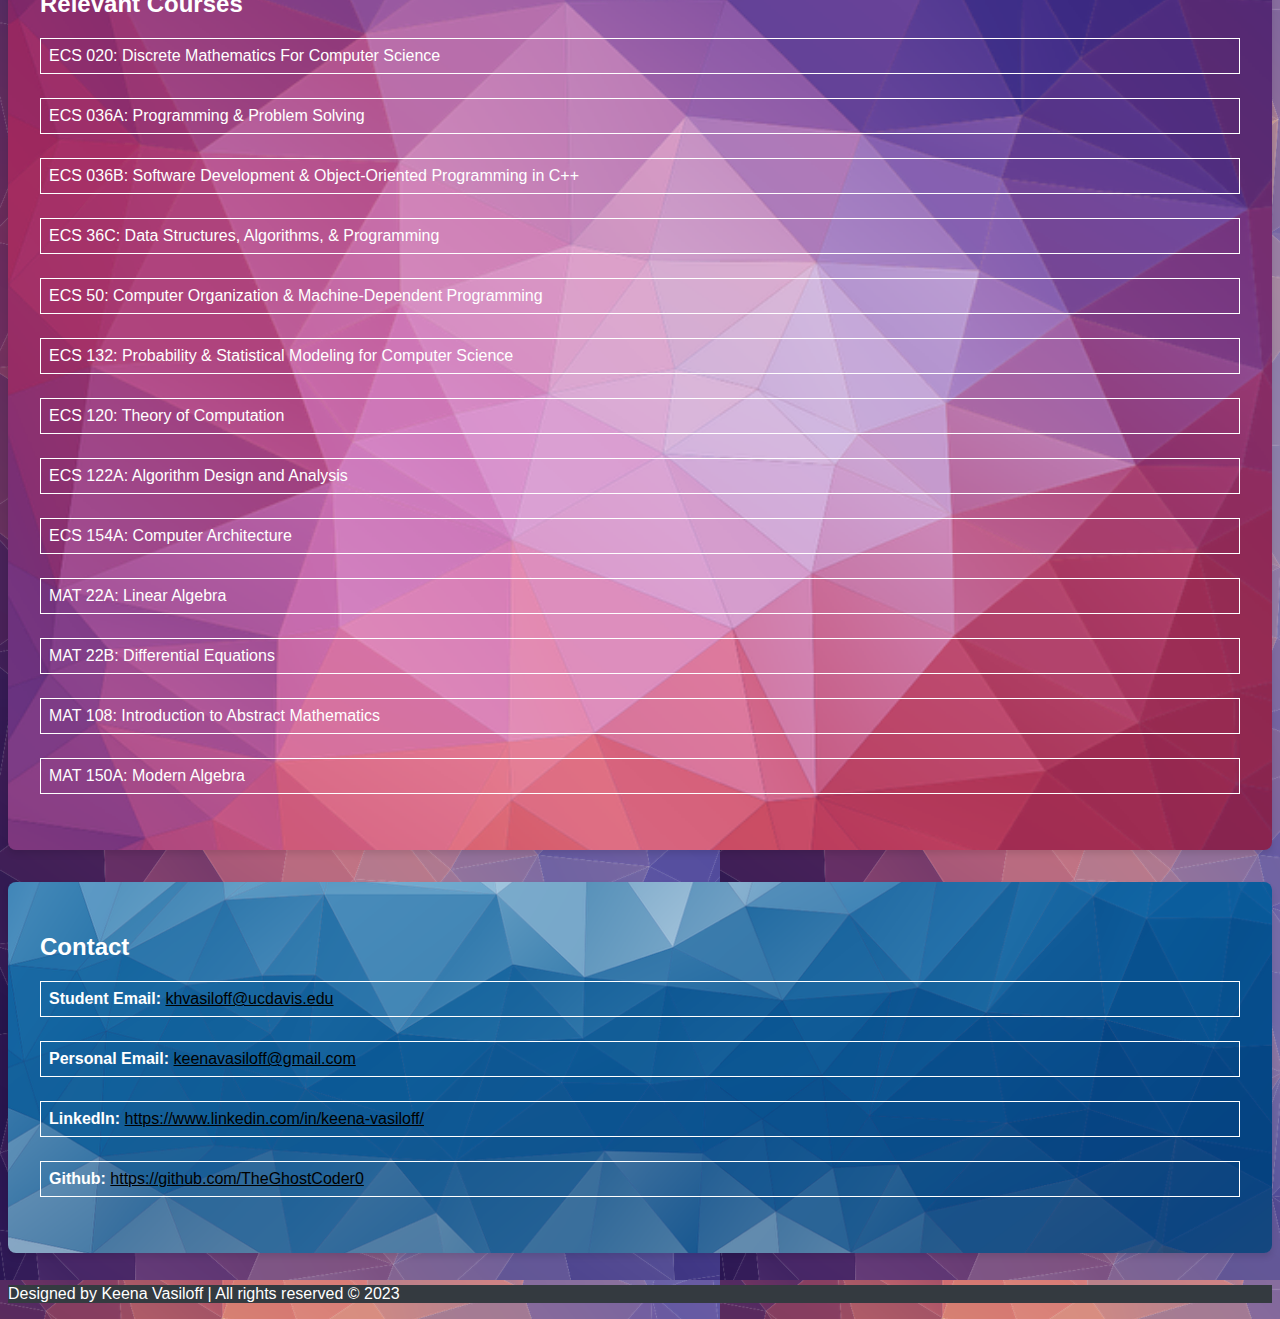
==== commit b1fead50: "Moved styles to styles.css and updated course list" ====
--- a/index.html
+++ b/index.html
@@ -3,135 +3,10 @@
   <head>
     <meta charset="utf-8">
     <meta name="viewport" content="width=device-width, initial-scale=1">
-    <title>Bootstrap demo</title>
+    <title>Keena Vasiloff Personal Portfolio</title>
     <link href="https://cdn.jsdelivr.net/npm/bootstrap@5.3.1/dist/css/bootstrap.min.css" rel="stylesheet" integrity="sha384-4bw+/aepP/YC94hEpVNVgiZdgIC5+VKNBQNGCHeKRQN+PtmoHDEXuppvnDJzQIu9" crossorigin="anonymous">
-    <style>
-        body {
-            font-family: Arial, sans-serif;
-            background-image: url('background_1.png');
-        }
+    <link rel="stylesheet" href="styles.css">
 
-        header {
-            background-color: #343a40;
-            color: white;
-            text-align: center;
-            padding: 2em 0;
-            margin-bottom: 1em;
-        }
-
-        .profile-image {
-            width: 150px;
-            height: 150px;
-            border-radius: 50%;
-            object-fit: cover;
-            margin: 0 auto;
-            display: block;
-
-        }
-
-        section {
-            padding: 2em;
-            border-radius: 8px;
-            box-shadow: 0 4px 6px rgba(0, 0, 0, 0.1);
-            margin-bottom: 2em;
-        }
-
-        ul {
-            list-style-type: none;
-            padding-left: 0;
-        }
-
-        ul li {
-            margin-bottom: 1.5em;
-            border: 1px solid white;
-            padding: 0.5em;
-        }
-
-        .background-image {
-            background-image: url('code_background.jpg');
-            background-size: cover;
-            background-position: center;
-            position: relative;
-        }
-
-        .about-section {
-            color: white;
-            background-image: url('background_2.png');
-            background-size: cover;
-            background-position: center;
-        }
-
-        .projects-section {
-            color: white;
-            background-image: url('background_4.png');
-            background-size: cover;
-            background-position: center;
-        }
-
-        .projects-section ul li a {
-            color: black;
-            /* Set hyperlink color to light grey */
-            font-style: none;
-            /* Make the hyperlink text italic */
-            text-decoration: underline;
-            /* Remove the default underline */
-        }
-
-        .courses-section {
-            color: white;
-            background-image: url('background_3.png');
-            background-size: cover;
-            background-position: center;
-        }
-
-        .contact-section {
-            color: white;
-            background-image: url('background_5.png');
-            background-size: cover;
-            background-position: center;
-        }
-
-        .contact-section ul li a {
-            color: black;
-            /* Set hyperlink color to light grey */
-
-            font-style: none;
-            /* Make the hyperlink text italic */
-            text-decoration: underline;
-            /* Remove the default underline */
-        }
-        .carousel-image {
-            width: 1200px;
-            height: 685px;
-            object-fit: fill;
-            object-position: center;
-        }
-
-        .skills-section {
-            color: white;
-            background-image: url('background_6.png');
-            background-size: cover;
-            background-position: center;
-        }
-        .resume-section {
-            color: white;
-            background-image: url('background_7.png');
-            background-size: cover;
-            background-position: center;
-        }
-        .caption-text {
-    font-weight: bold; /* Make the caption text bold */
-    color: #333; /* Set text color to dark grey */
-    text-shadow: 
-        -1px -1px 0 rgba(255,255,255,0.8),  
-         1px -1px 0 rgba(255,255,255,0.8),
-        -1px 1px 0 rgba(255,255,255,0.8),
-         1px 1px 0 rgba(255,255,255,0.8); /* White text outline using shadow */
-    padding: 5px; /* Some padding to space out the background from the text */
-}
-
-
-    </style>
 </head>
   <body>
     <header class="background-image">
@@ -255,6 +130,9 @@
                 <li>ECS 36C: Data Structures, Algorithms, & Programming</li>
                 <li>ECS 50: Computer Organization & Machine-Dependent Programming</li>
                 <li>ECS 132: Probability & Statistical Modeling for Computer Science</li>
+                <li>ECS 120: Theory of Computation</li>
+                <li>ECS 122A: Algorithm Design and Analysis</li>
+                <li>ECS 154A: Computer Architecture</li>
                 <li>MAT 22A: Linear Algebra</li>
                 <li>MAT 22B: Differential Equations</li>
                 <li>MAT 108: Introduction to Abstract Mathematics</li>
--- a/styles.css
+++ b/styles.css
@@ -0,0 +1,123 @@
+body {
+    font-family: Arial, sans-serif;
+    background-image: url('background_1.png');
+}
+
+header {
+    background-color: #343a40;
+    color: white;
+    text-align: center;
+    padding: 2em 0;
+    margin-bottom: 1em;
+}
+
+.profile-image {
+    width: 150px;
+    height: 150px;
+    border-radius: 50%;
+    object-fit: cover;
+    margin: 0 auto;
+    display: block;
+
+}
+
+section {
+    padding: 2em;
+    border-radius: 8px;
+    box-shadow: 0 4px 6px rgba(0, 0, 0, 0.1);
+    margin-bottom: 2em;
+}
+
+ul {
+    list-style-type: none;
+    padding-left: 0;
+}
+
+ul li {
+    margin-bottom: 1.5em;
+    border: 1px solid white;
+    padding: 0.5em;
+}
+
+.background-image {
+    background-image: url('code_background.jpg');
+    background-size: cover;
+    background-position: center;
+    position: relative;
+}
+
+.about-section {
+    color: white;
+    background-image: url('background_2.png');
+    background-size: cover;
+    background-position: center;
+}
+
+.projects-section {
+    color: white;
+    background-image: url('background_4.png');
+    background-size: cover;
+    background-position: center;
+}
+
+.projects-section ul li a {
+    color: black;
+    /* Set hyperlink color to light grey */
+    font-style: none;
+    /* Make the hyperlink text italic */
+    text-decoration: underline;
+    /* Remove the default underline */
+}
+
+.courses-section {
+    color: white;
+    background-image: url('background_3.png');
+    background-size: cover;
+    background-position: center;
+}
+
+.contact-section {
+    color: white;
+    background-image: url('background_5.png');
+    background-size: cover;
+    background-position: center;
+}
+
+.contact-section ul li a {
+    color: black;
+    /* Set hyperlink color to light grey */
+
+    font-style: none;
+    /* Make the hyperlink text italic */
+    text-decoration: underline;
+    /* Remove the default underline */
+}
+.carousel-image {
+    width: 1200px;
+    height: 685px;
+    object-fit: fill;
+    object-position: center;
+}
+
+.skills-section {
+    color: white;
+    background-image: url('background_6.png');
+    background-size: cover;
+    background-position: center;
+}
+.resume-section {
+    color: white;
+    background-image: url('background_7.png');
+    background-size: cover;
+    background-position: center;
+}
+.caption-text {
+font-weight: bold; /* Make the caption text bold */
+color: #333; /* Set text color to dark grey */
+text-shadow: 
+-1px -1px 0 rgba(255,255,255,0.8),  
+ 1px -1px 0 rgba(255,255,255,0.8),
+-1px 1px 0 rgba(255,255,255,0.8),
+ 1px 1px 0 rgba(255,255,255,0.8); /* White text outline using shadow */
+padding: 5px; /* Some padding to space out the background from the text */
+}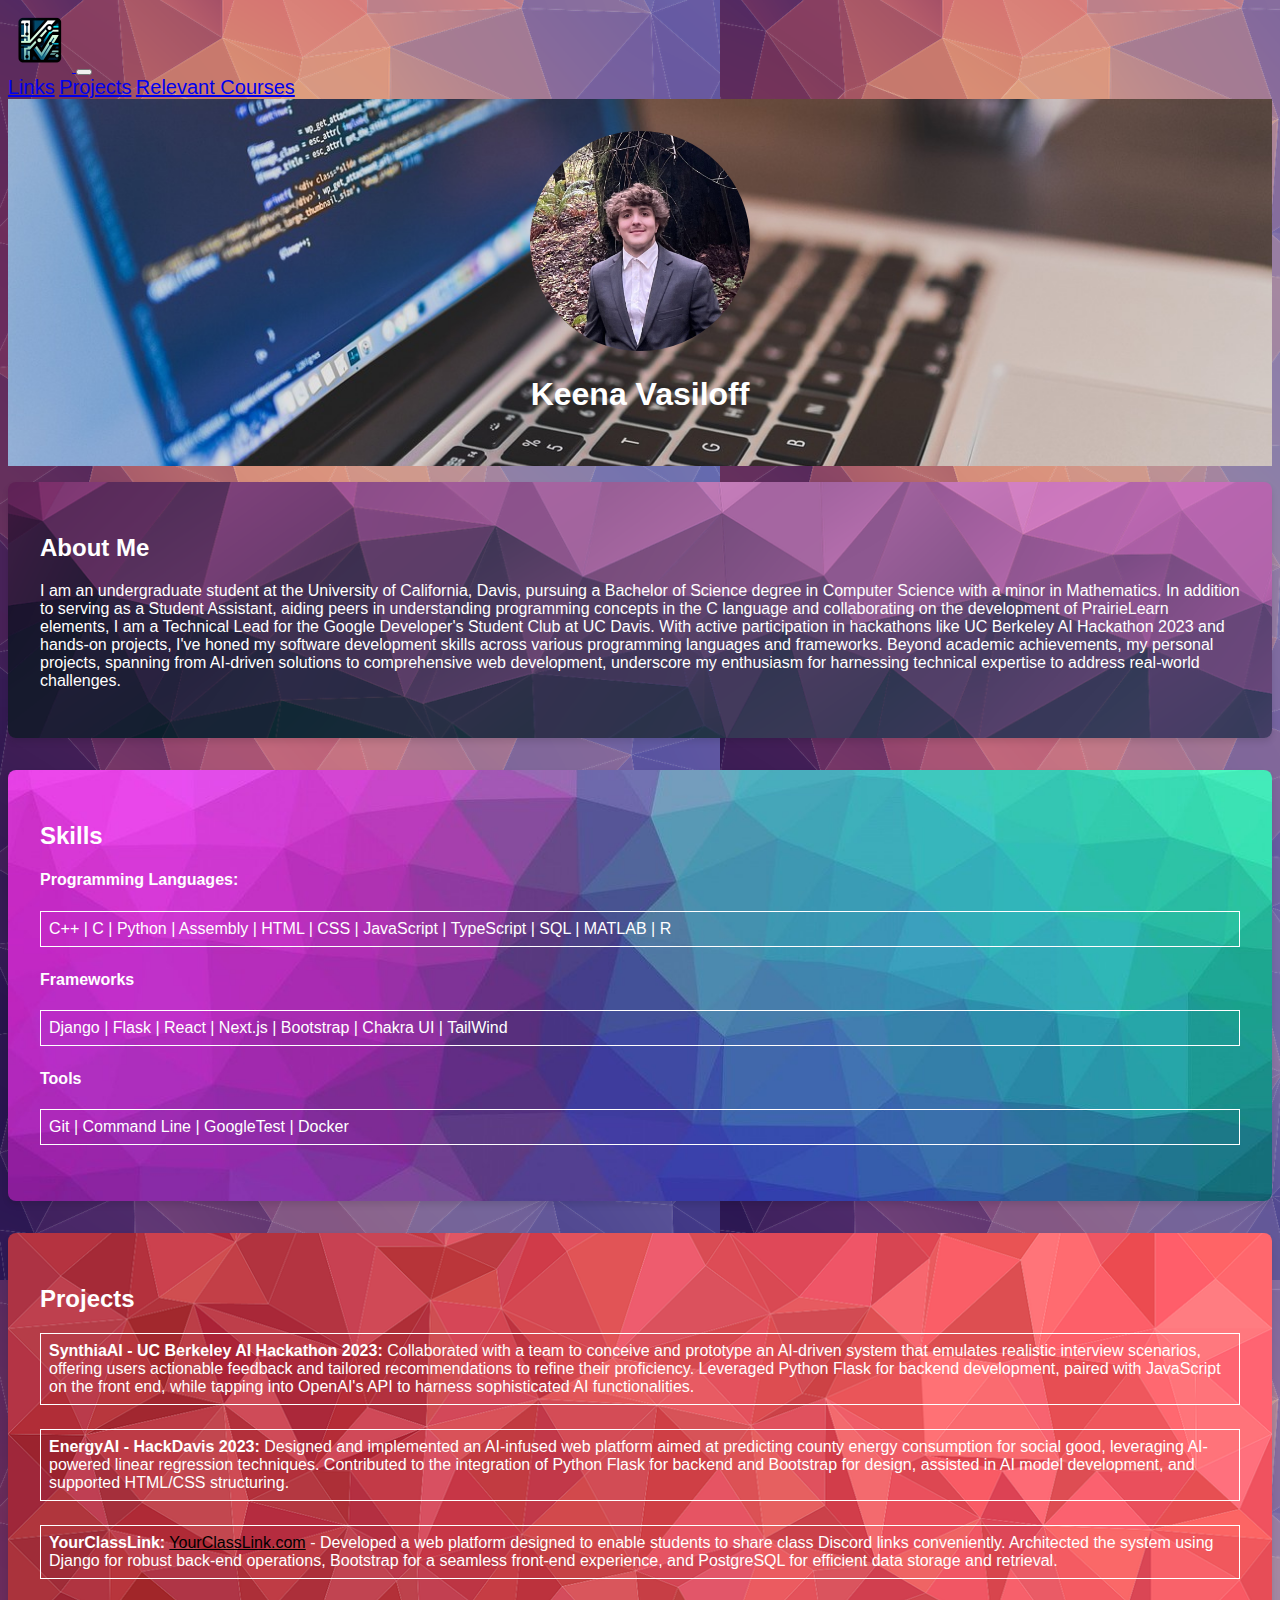
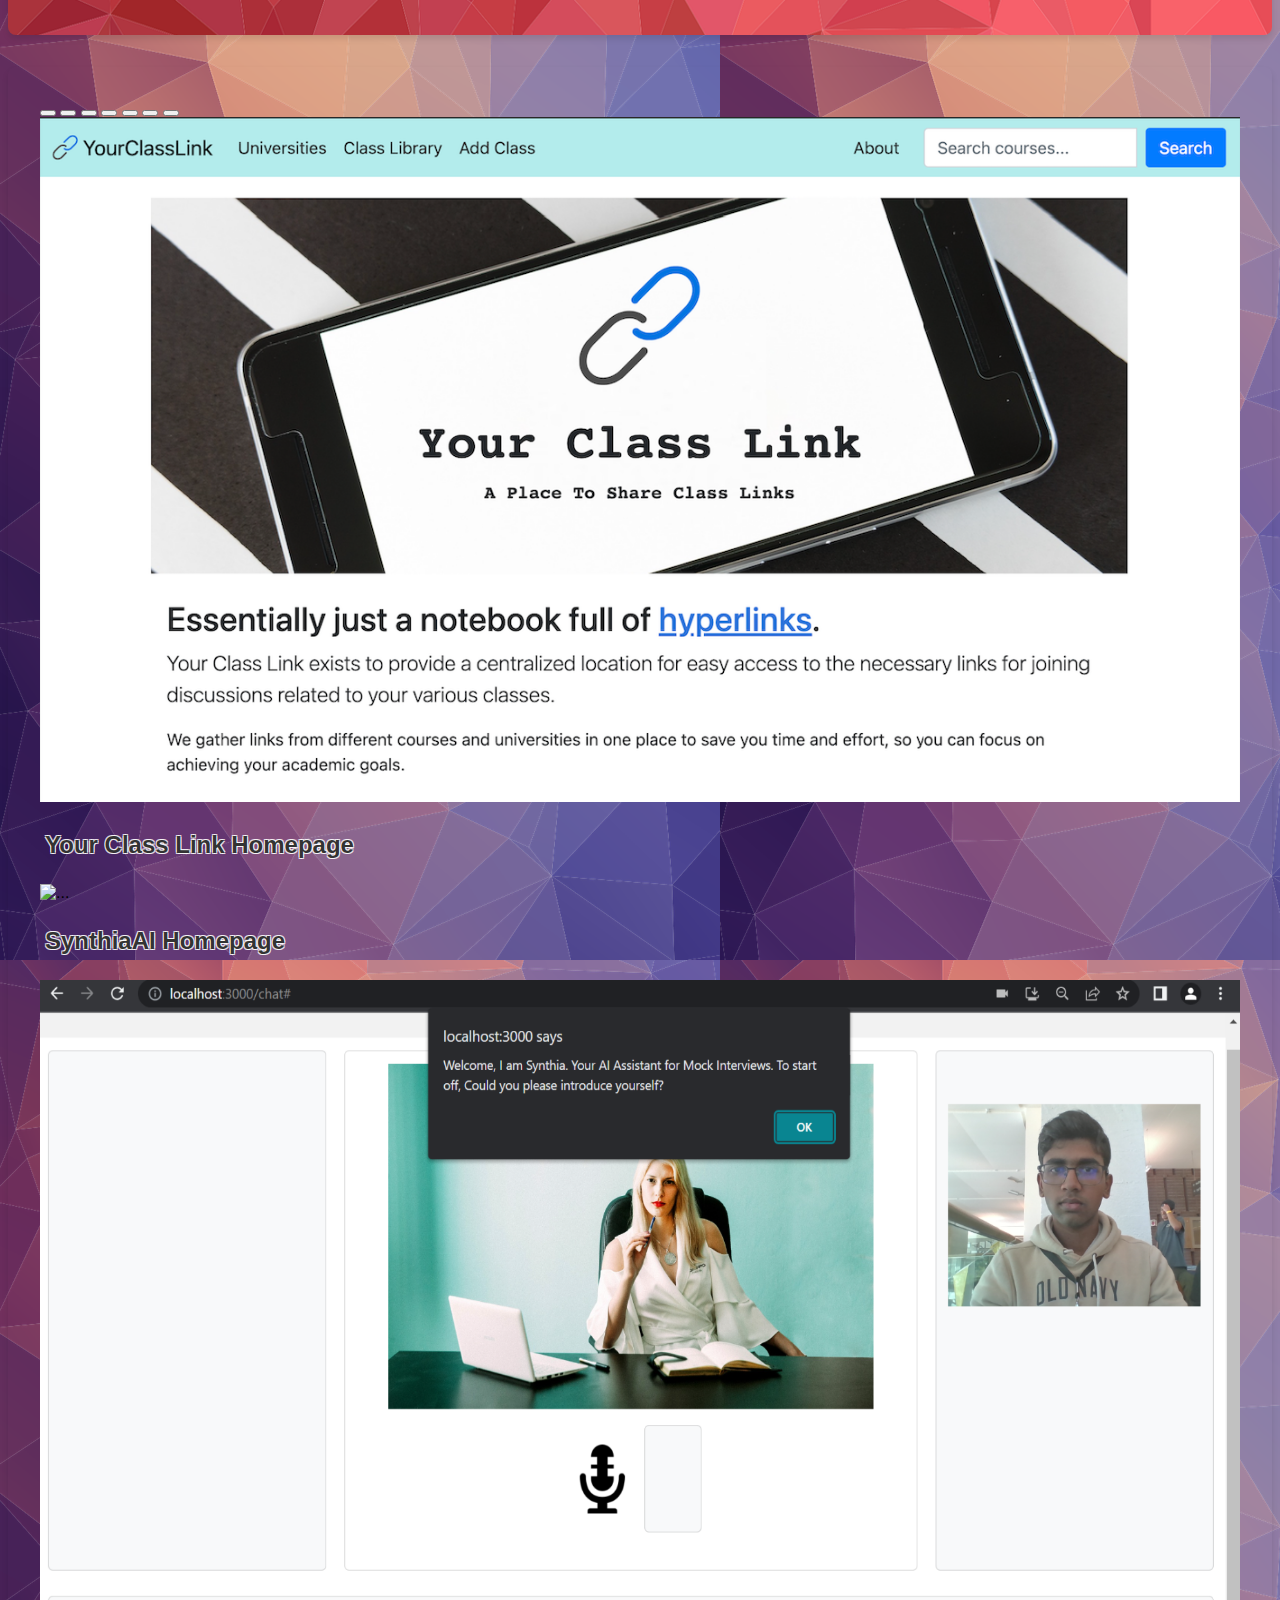
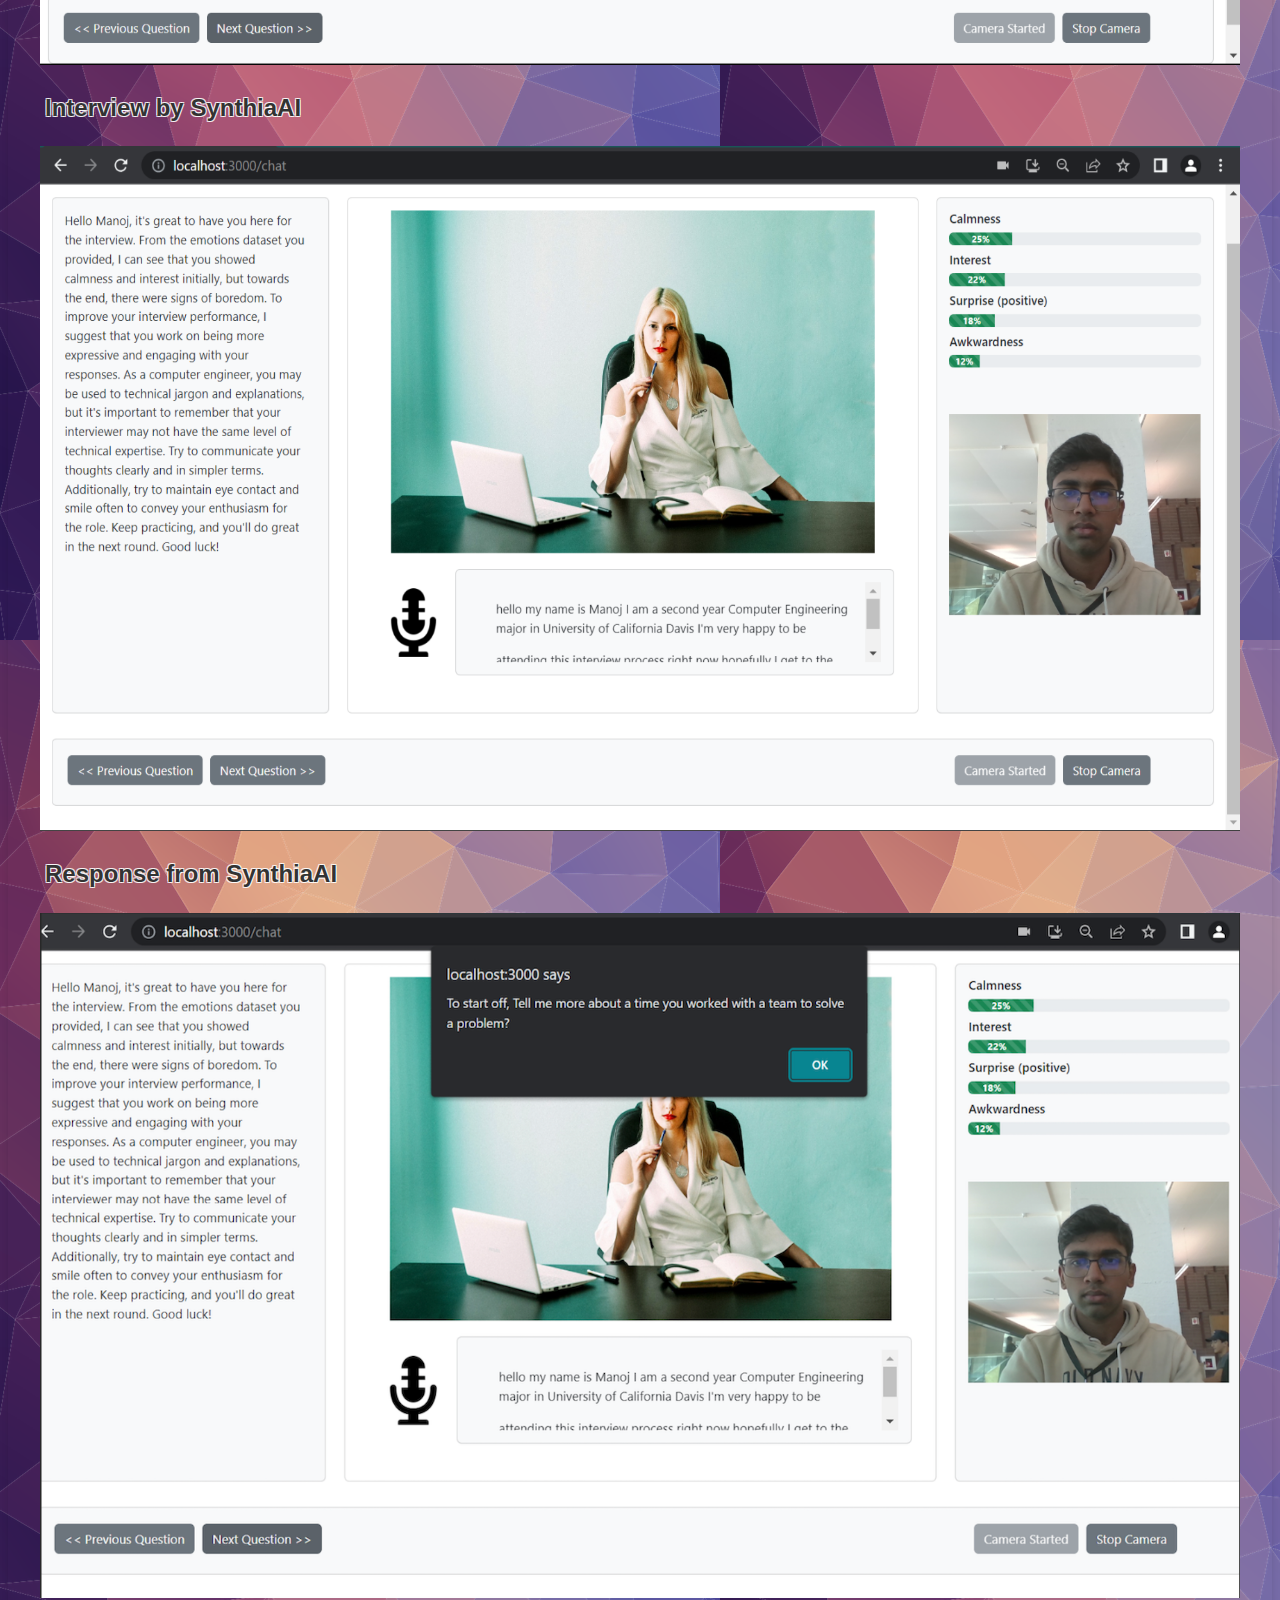
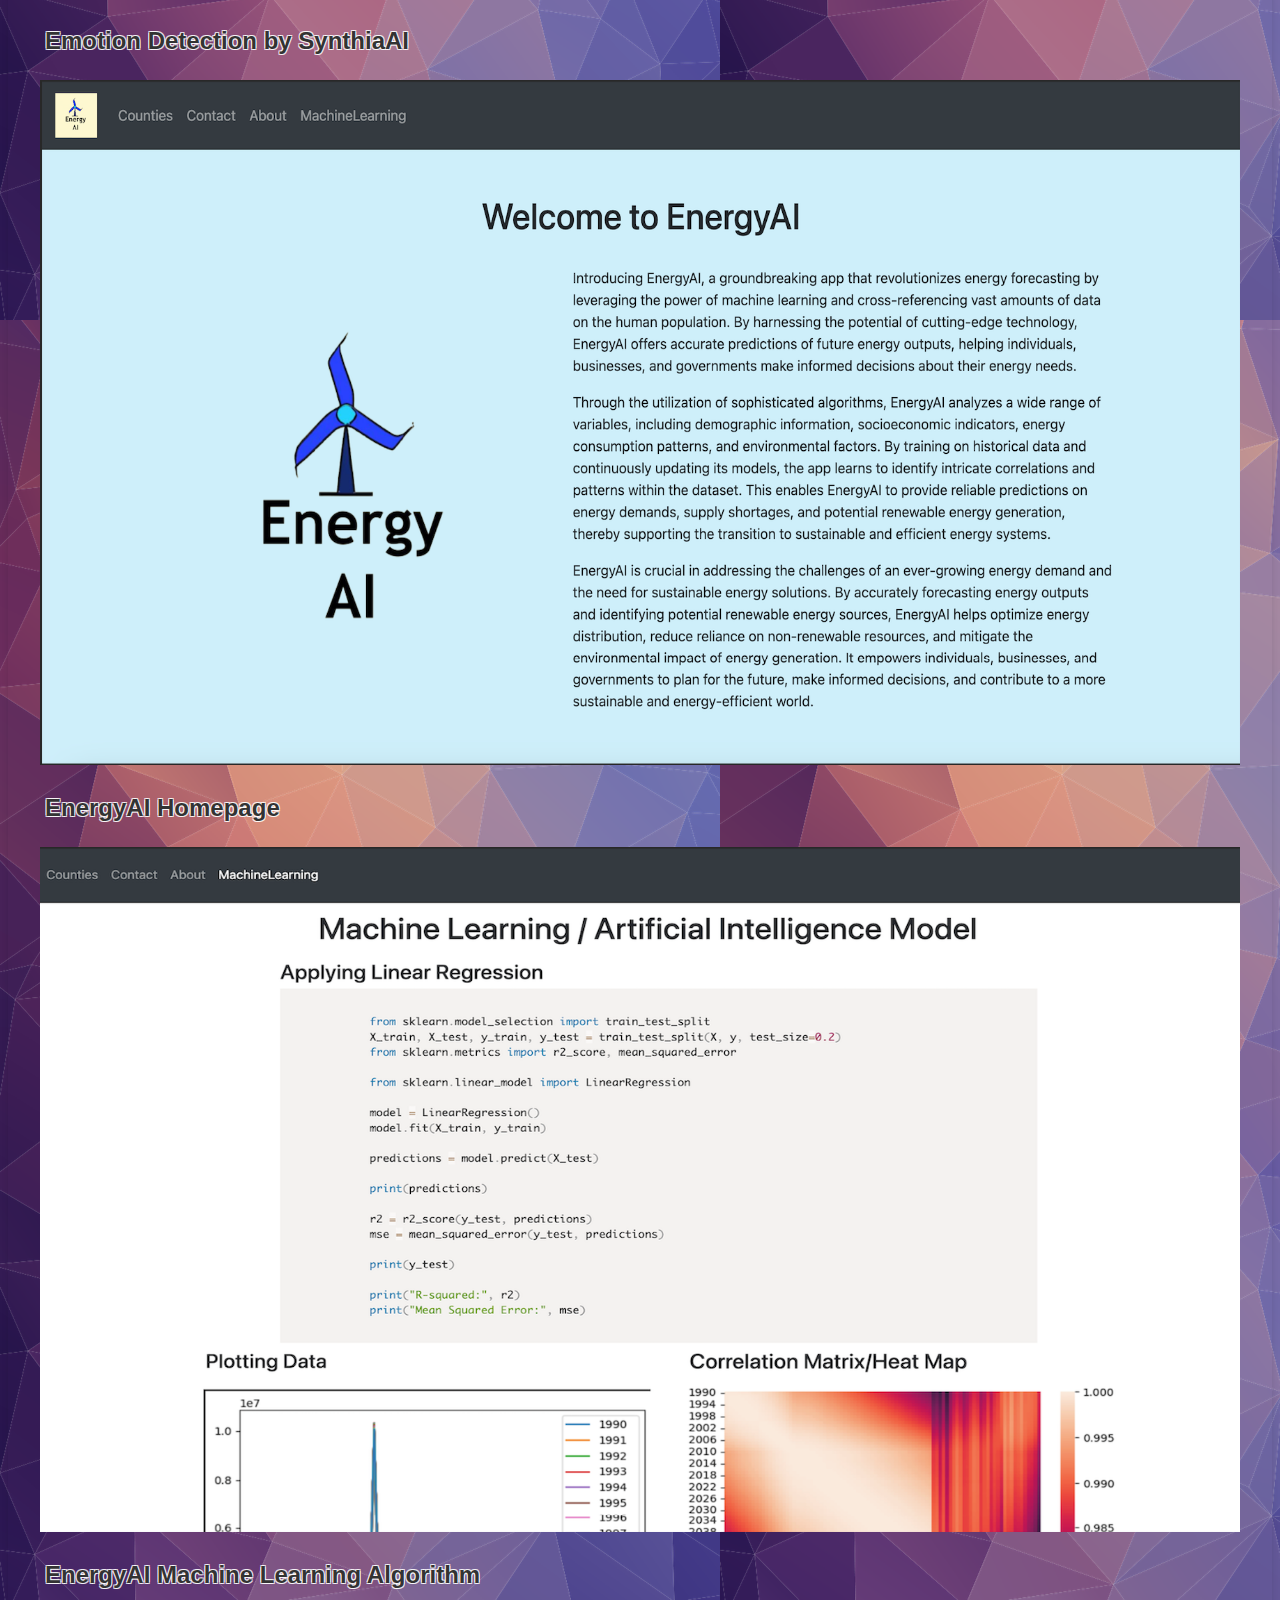
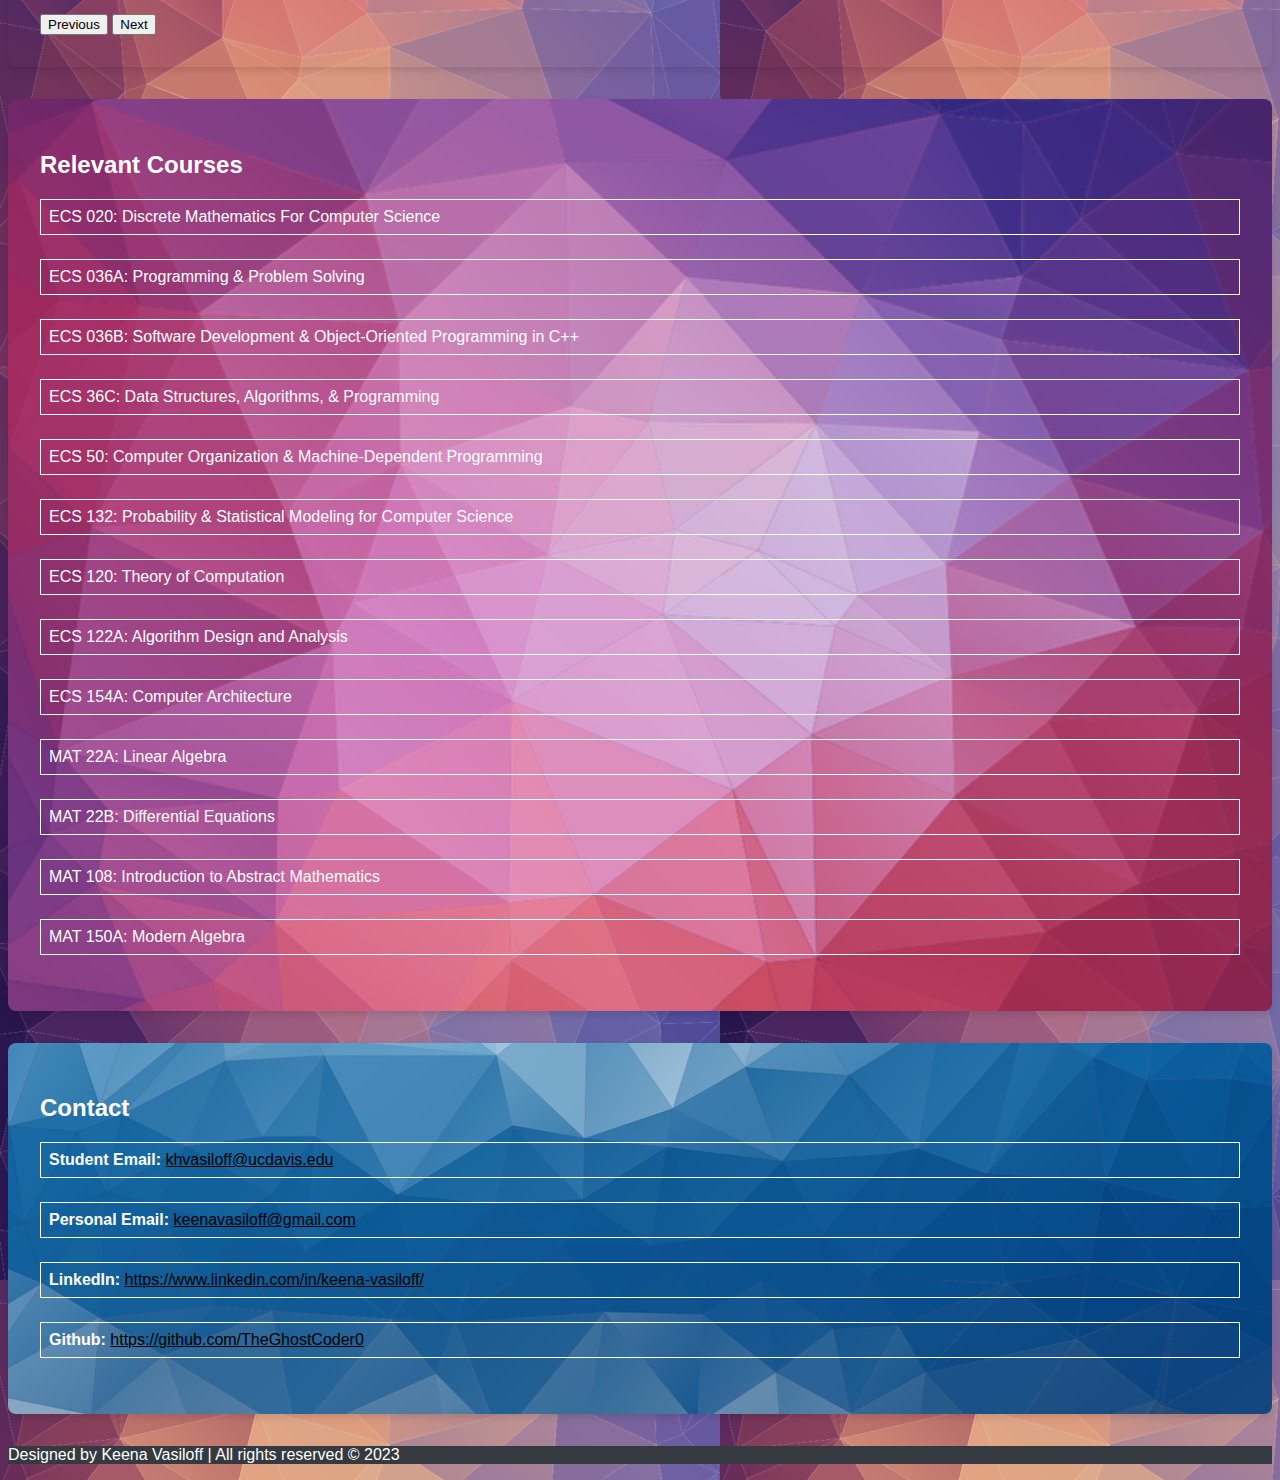
==== commit cf610e8d: "New pages and formating for them" ====
--- a/index.html
+++ b/index.html
@@ -4,11 +4,28 @@
     <meta charset="utf-8">
     <meta name="viewport" content="width=device-width, initial-scale=1">
     <title>Keena Vasiloff Personal Portfolio</title>
+    <link rel="icon" type="image/png" href="/favicon.png">
     <link href="https://cdn.jsdelivr.net/npm/bootstrap@5.3.1/dist/css/bootstrap.min.css" rel="stylesheet" integrity="sha384-4bw+/aepP/YC94hEpVNVgiZdgIC5+VKNBQNGCHeKRQN+PtmoHDEXuppvnDJzQIu9" crossorigin="anonymous">
     <link rel="stylesheet" href="styles.css">
-
 </head>
-  <body>
+  <body class="test">
+    <nav class="navbar navbar-expand-lg bg-body-tertiary px-4" data-bs-theme="dark">
+      <div class="container-fluid">
+        <a class="navbar-brand" href="index.html">
+          <img src="favicon.png" alt="Home" width="64" height="64">
+        </a>
+        <button class="navbar-toggler" type="button" data-bs-toggle="collapse" data-bs-target="#navbarNavAltMarkup" aria-controls="navbarNavAltMarkup" aria-expanded="false" aria-label="Toggle navigation">
+          <span class="navbar-toggler-icon"></span>
+        </button>
+        <div class="collapse navbar-collapse" id="navbarNavAltMarkup">
+          <div class="navbar-nav">
+            <a class="nav-link" href="contact.html">Links</a>
+            <a class="nav-link" href="projects.html">Projects</a>
+            <a class="nav-link" href="courses.html">Relevant Courses</a>
+          </div>
+        </div>
+      </div>
+    </nav>
     <header class="background-image">
         <img class="profile-image" src="profile_pic.jpg" alt="Keena Vasiloff">
         <h6> </h6>
@@ -24,15 +41,15 @@
             <h2>Skills</h2>
             <h4>Programming Languages:</h4>
             <ul class="list-unstyled">
-                <li>C++ | C | Python | Assembly | SQL | MATLAB | R | HTML | CSS | JavaScript</li>
+                <li>C++ | C | Python | Assembly | HTML | CSS | JavaScript | TypeScript | SQL | MATLAB | R</li>
             </ul>
             <h4>Frameworks</h4>
             <ul>
-                <li>Django | Flask | Bootstrap</li>
+                <li>Django | Flask | React | Next.js | Bootstrap | Chakra UI | TailWind</li>
             </ul>
             <h4>Tools</h4>
             <ul>
-                <li>Git | Command Line</li>
+                <li>Git | Command Line | GoogleTest | Docker</li>
             </ul>
         </section>
         
@@ -68,43 +85,43 @@
                 </div>
                 <div class="carousel-inner">
                   <div class="carousel-item active">
-                    <img class="carousel-image" src="YourClassLinkOne.png" class="d-block w-100" alt="...">
+                    <img class="carousel-image" src="images/YourClassLinkOne.png" class="d-block w-100" alt="...">
                     <div class="carousel-caption d-none d-md-block">
                         <h2 class="caption-text">Your Class Link Homepage</h2>
                     </div>
                   </div>
                   <div class="carousel-item">
-                    <img class="carousel-image" src="SynthiaAIHome.png" class="d-block w-100" alt="...">
+                    <img class="carousel-image" src="images/SynthiaAIHome.png" class="d-block w-100" alt="...">
                     <div class="carousel-caption d-none d-md-block">
                       <h2 class="caption-text">SynthiaAI Homepage</h2>
                     </div>
                   </div>
                   <div class="carousel-item">
-                    <img class="carousel-image" src="SynthiaAIQuestion.png" class="d-block w-100" alt="...">
+                    <img class="carousel-image" src="images/SynthiaAIQuestion.png" class="d-block w-100" alt="...">
                     <div class="carousel-caption d-none d-md-block">
                         <h2 class="caption-text">Interview by SynthiaAI</h2>
                     </div>
                   </div>
                   <div class="carousel-item">
-                    <img class="carousel-image" src="SynthiaAIResponse.png" class="d-block w-100" alt="...">
+                    <img class="carousel-image" src="images/SynthiaAIResponse.png" class="d-block w-100" alt="...">
                     <div class="carousel-caption d-none d-md-block">
                         <h2 class="caption-text">Response from SynthiaAI</h2>
                     </div>
                   </div>
                   <div class="carousel-item">
-                    <img class="carousel-image" src="SynthiaAISecond.png" class="d-block w-100" alt="...">
+                    <img class="carousel-image" src="images/SynthiaAISecond.png" class="d-block w-100" alt="...">
                     <div class="carousel-caption d-none d-md-block">
                         <h2 class="caption-text">Emotion Detection by SynthiaAI</h2>
                     </div>
                   </div>
                   <div class="carousel-item">
-                    <img class="carousel-image" src="EnergyAIOne.png" class="d-block w-100" alt="...">
+                    <img class="carousel-image" src="images/EnergyAIOne.png" class="d-block w-100" alt="...">
                     <div class="carousel-caption d-none d-md-block">
                         <h2 class="caption-text">EnergyAI Homepage</h2>
                     </div>
                   </div>
                   <div class="carousel-item">
-                    <img class="carousel-image" src="EnergyAITwo.png" class="d-block w-100" alt="...">
+                    <img class="carousel-image" src="images/EnergyAITwo.png" class="d-block w-100" alt="...">
                     <div class="carousel-caption d-none d-md-block">
                         <h2 class="caption-text">EnergyAI Machine Learning Algorithm</h2>
                     </div>
--- a/styles.css
+++ b/styles.css
@@ -1,7 +1,31 @@
-body {
+.test {
     font-family: Arial, sans-serif;
-    background-image: url('background_1.png');
-}
+    background-image: url('images/background_1.png');
+}
+
+.test2 {
+    position: relative;
+    overflow: hidden;
+    /* Ensure the body covers the viewport */
+    min-height: 100vh;
+    margin: 0;
+}
+
+.test2::before {
+    content: '';
+    position: absolute;
+    top: 0;
+    right: 0;
+    bottom: 0;
+    left: 0;
+    background-image: url('images/binary.jpg');
+    background-size: cover;
+    background-position: center;
+    filter: blur(10px); /* Adjust the blur level as needed */
+    transform: scale(1.1); /* Optional: to reduce the 'edge' effect caused by blurring */
+    z-index: -1; /* Ensures the background is behind the content */
+}
+
 
 header {
     background-color: #343a40;
@@ -12,8 +36,8 @@
 }
 
 .profile-image {
-    width: 150px;
-    height: 150px;
+    width: 220px;
+    height: 220px;
     border-radius: 50%;
     object-fit: cover;
     margin: 0 auto;
@@ -40,7 +64,7 @@
 }
 
 .background-image {
-    background-image: url('code_background.jpg');
+    background-image: url('images/code_background.jpg');
     background-size: cover;
     background-position: center;
     position: relative;
@@ -48,14 +72,14 @@
 
 .about-section {
     color: white;
-    background-image: url('background_2.png');
+    background-image: url('images/background_2.png');
     background-size: cover;
     background-position: center;
 }
 
 .projects-section {
     color: white;
-    background-image: url('background_4.png');
+    background-image: url('images/background_4.png');
     background-size: cover;
     background-position: center;
 }
@@ -71,14 +95,14 @@
 
 .courses-section {
     color: white;
-    background-image: url('background_3.png');
+    background-image: url('images/background_3.png');
     background-size: cover;
     background-position: center;
 }
 
 .contact-section {
     color: white;
-    background-image: url('background_5.png');
+    background-image: url('images/background_5.png');
     background-size: cover;
     background-position: center;
 }
@@ -101,13 +125,13 @@
 
 .skills-section {
     color: white;
-    background-image: url('background_6.png');
+    background-image: url('images/background_6.png');
     background-size: cover;
     background-position: center;
 }
 .resume-section {
     color: white;
-    background-image: url('background_7.png');
+    background-image: url('images/background_7.png');
     background-size: cover;
     background-position: center;
 }
@@ -120,4 +144,69 @@
 -1px 1px 0 rgba(255,255,255,0.8),
  1px 1px 0 rgba(255,255,255,0.8); /* White text outline using shadow */
 padding: 5px; /* Some padding to space out the background from the text */
+}
+
+/* Custom CSS to increase navbar height */
+.navbar-nav .nav-link {
+    padding-top: 1.1rem;  /* increase top padding */
+    padding-bottom: 1.1rem;  /* increase bottom padding */
+    font-size: 1.25rem;
+    /* margin-right: 10px; */
+}
+
+.navbar {
+    align-items: center; /* ensures vertical centering if height is larger */
+}
+
+.icon-links a {
+    text-decoration: none;  /* Removes underline */
+    color: #c0c0c0;  /* Optional: keeps the icon color consistent */
+    margin-right: 32px; /* Spacing between icons */
+    margin-left: 32px; /* Spacing between icons */
+}
+
+.icon-links a:hover {
+    color: #007bff; /* Optional: change color on hover */
+}
+
+.header-title {
+    margin-bottom: 20px; /* Spacing below the header */
+    color: #007bff; /* Color of the header */
+}
+
+.dark-theme-h1 {
+    background-color: #343a40; /* Dark background */
+    color: white; /* Light text color */
+    padding: 16px; /* Optional: for some padding around the text */
+    margin-bottom: 64px;
+    font-weight: bold;
+    border-radius: 24px;
+}
+
+.flex-container {
+    display: flex;
+    justify-content: center; /* Center items horizontally */
+    align-items: center; /* Center items vertically */
+    gap: 50px; /* Spacing between the two flex items */
+}
+
+.special-pic, .icons-back {
+    background-color: #343a40; /* Dark background */
+    padding: 45px;
+    border-radius: 24px;
+}
+
+.special-pic {
+    /* Additional styling for the photo section if needed */
+}
+
+.icons-back {
+    /* Additional styling for the icons section if needed */
+    display: flex;
+    justify-content: space-around; /* Spread out icons */
+}
+
+
+.course-card {
+    margin-bottom: 20px;
 }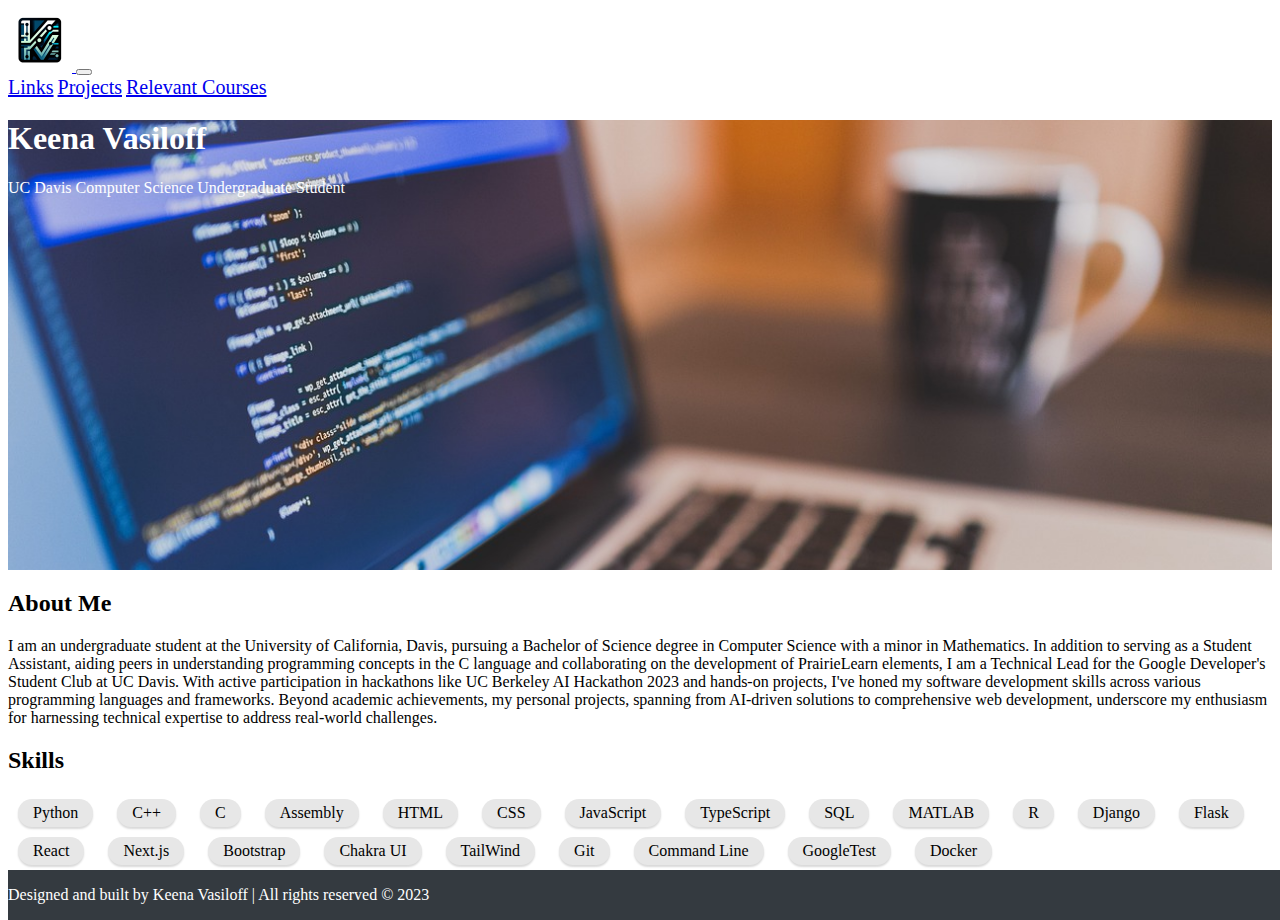
==== commit ea26dc2b: "Finished project page and revamped home page." ====
--- a/index.html
+++ b/index.html
@@ -8,7 +8,7 @@
     <link href="https://cdn.jsdelivr.net/npm/bootstrap@5.3.1/dist/css/bootstrap.min.css" rel="stylesheet" integrity="sha384-4bw+/aepP/YC94hEpVNVgiZdgIC5+VKNBQNGCHeKRQN+PtmoHDEXuppvnDJzQIu9" crossorigin="anonymous">
     <link rel="stylesheet" href="styles.css">
 </head>
-  <body class="test">
+  <body>
     <nav class="navbar navbar-expand-lg bg-body-tertiary px-4" data-bs-theme="dark">
       <div class="container-fluid">
         <a class="navbar-brand" href="index.html">
@@ -26,153 +26,61 @@
         </div>
       </div>
     </nav>
-    <header class="background-image">
-        <img class="profile-image" src="profile_pic.jpg" alt="Keena Vasiloff">
-        <h6> </h6>
-        <h1><strong>Keena Vasiloff</strong></h1>
-    </header>
-    <div class="container">
-        <section class="about-section">
-            <h2>About Me</h2>
-            <p>I am an undergraduate student at the University of California, Davis, pursuing a Bachelor of Science degree in Computer Science with a minor in Mathematics. In addition to serving as a Student Assistant, aiding peers in understanding programming concepts in the C language and collaborating on the development of PrairieLearn elements, I am a Technical Lead for the Google Developer's Student Club at UC Davis. With active participation in hackathons like UC Berkeley AI Hackathon 2023 and hands-on projects, I've honed my software development skills across various programming languages and frameworks. Beyond academic achievements, my personal projects, spanning from AI-driven solutions to comprehensive web development, underscore my enthusiasm for harnessing technical expertise to address real-world challenges.</p>
-        </section>
+    <div class="test5">
+      <div class="position-relative overflow-hidden p-3 p-md-5 m-md-3 text-center bg-light home-top">
+        <div class="col-md-5 p-lg-5 mx-auto my-5">
+          <h1 class="display-4 font-weight-normal">Keena Vasiloff</h1>
+          <p class="lead font-weight-normal">UC Davis Computer Science Undergraduate Student</p>
+        </div>
+      </div>
+      
+      <div class="container-fluid my-1">
+        <div class="row justify-content-between mx-1">
+            <!-- About Me Section -->
+            <div class="col-lg-6 bg-dark text-white text-center p-3">
+                <div class="my-3">
+                    <h2 class="display-5">About Me</h2>
+                    <p class="lead">I am an undergraduate student at the University of California, Davis, pursuing a Bachelor of Science degree in Computer Science with a minor in Mathematics. In addition to serving as a Student Assistant, aiding peers in understanding programming concepts in the C language and collaborating on the development of PrairieLearn elements, I am a Technical Lead for the Google Developer's Student Club at UC Davis. With active participation in hackathons like UC Berkeley AI Hackathon 2023 and hands-on projects, I've honed my software development skills across various programming languages and frameworks. Beyond academic achievements, my personal projects, spanning from AI-driven solutions to comprehensive web development, underscore my enthusiasm for harnessing technical expertise to address real-world challenges.</p>
+                </div>
+            </div>
+    
+            <!-- Skills Section -->
+            <div class="col-lg-6 bg-light text-center p-3">
+              <h2 class="display-5">Skills</h2>
+                <div class="d-flex flex-wrap justify-content-center">
+                    <div class="skill-item">Python</div>
+                    <div class="skill-item">C++</div>
+                    <div class="skill-item">C</div>
+                    <div class="skill-item">Assembly</div>
+                    <div class="skill-item">HTML</div>
+                    <div class="skill-item">CSS</div>
+                    <div class="skill-item">JavaScript</div>
+                    <div class="skill-item">TypeScript</div>
+                    <div class="skill-item">SQL</div>
+                    <div class="skill-item">MATLAB</div>
+                    <div class="skill-item">R</div>
+                    <div class="skill-item">Django</div>
+                    <div class="skill-item">Flask</div>
+                    <div class="skill-item">React</div>
+                    <div class="skill-item">Next.js</div>
+                    <div class="skill-item">Bootstrap</div>
+                    <div class="skill-item">Chakra UI</div>
+                    <div class="skill-item">TailWind</div>
+                    <div class="skill-item">Git</div>
+                    <div class="skill-item">Command Line</div>
+                    <div class="skill-item">GoogleTest</div>
+                    <div class="skill-item">Docker</div>
+                </div>
+            </div>
+        </div>
+    </div>
+    
+    
+    
+    
 
-        <section class="skills-section">
-            <h2>Skills</h2>
-            <h4>Programming Languages:</h4>
-            <ul class="list-unstyled">
-                <li>C++ | C | Python | Assembly | HTML | CSS | JavaScript | TypeScript | SQL | MATLAB | R</li>
-            </ul>
-            <h4>Frameworks</h4>
-            <ul>
-                <li>Django | Flask | React | Next.js | Bootstrap | Chakra UI | TailWind</li>
-            </ul>
-            <h4>Tools</h4>
-            <ul>
-                <li>Git | Command Line | GoogleTest | Docker</li>
-            </ul>
-        </section>
-        
-
-        <section class="projects-section">
-            <h2>Projects</h2>
-            <ul class="list-unstyled">
-                <li>
-                    <strong>SynthiaAI - UC Berkeley AI Hackathon 2023:</strong>
-                    Collaborated with a team to conceive and prototype an AI-driven system that emulates realistic interview scenarios, offering users actionable feedback and tailored recommendations to refine their proficiency. Leveraged Python Flask for backend development, paired with JavaScript on the front end, while tapping into OpenAI's API to harness sophisticated AI functionalities.
-                </li>
-                <li>
-                    <strong>EnergyAI - HackDavis 2023:</strong>
-                    Designed and implemented an AI-infused web platform aimed at predicting county energy consumption for social good, leveraging AI-powered linear regression techniques. Contributed to the integration of Python Flask for backend and Bootstrap for design, assisted in AI model development, and supported HTML/CSS structuring.
-                </li>
-                <li>
-                    <strong>YourClassLink:</strong>
-                    <a href="https://www.yourclasslink.com" target="_blank">YourClassLink.com</a> - Developed a web platform designed to enable students to share class Discord links conveniently. Architected the system using Django for robust back-end operations, Bootstrap for a seamless front-end experience, and PostgreSQL for efficient data storage and retrieval.        
-                </li>
-            </ul>
-        </section>
-
-        <section>
-            <div id="carouselExampleCaptions" class="carousel slide" data-bs-theme="dark">
-                <div class="carousel-indicators">
-                  <button type="button" data-bs-target="#carouselExampleCaptions" data-bs-slide-to="0" class="active" aria-current="true" aria-label="Slide 1"></button>
-                  <button type="button" data-bs-target="#carouselExampleCaptions" data-bs-slide-to="1" aria-label="Slide 2"></button>
-                  <button type="button" data-bs-target="#carouselExampleCaptions" data-bs-slide-to="2" aria-label="Slide 3"></button>
-                  <button type="button" data-bs-target="#carouselExampleCaptions" data-bs-slide-to="3" aria-label="Slide 4"></button>
-                  <button type="button" data-bs-target="#carouselExampleCaptions" data-bs-slide-to="4" aria-label="Slide 5"></button>
-                  <button type="button" data-bs-target="#carouselExampleCaptions" data-bs-slide-to="5" aria-label="Slide 6"></button>
-                  <button type="button" data-bs-target="#carouselExampleCaptions" data-bs-slide-to="6" aria-label="Slide 7"></button>
-                </div>
-                <div class="carousel-inner">
-                  <div class="carousel-item active">
-                    <img class="carousel-image" src="images/YourClassLinkOne.png" class="d-block w-100" alt="...">
-                    <div class="carousel-caption d-none d-md-block">
-                        <h2 class="caption-text">Your Class Link Homepage</h2>
-                    </div>
-                  </div>
-                  <div class="carousel-item">
-                    <img class="carousel-image" src="images/SynthiaAIHome.png" class="d-block w-100" alt="...">
-                    <div class="carousel-caption d-none d-md-block">
-                      <h2 class="caption-text">SynthiaAI Homepage</h2>
-                    </div>
-                  </div>
-                  <div class="carousel-item">
-                    <img class="carousel-image" src="images/SynthiaAIQuestion.png" class="d-block w-100" alt="...">
-                    <div class="carousel-caption d-none d-md-block">
-                        <h2 class="caption-text">Interview by SynthiaAI</h2>
-                    </div>
-                  </div>
-                  <div class="carousel-item">
-                    <img class="carousel-image" src="images/SynthiaAIResponse.png" class="d-block w-100" alt="...">
-                    <div class="carousel-caption d-none d-md-block">
-                        <h2 class="caption-text">Response from SynthiaAI</h2>
-                    </div>
-                  </div>
-                  <div class="carousel-item">
-                    <img class="carousel-image" src="images/SynthiaAISecond.png" class="d-block w-100" alt="...">
-                    <div class="carousel-caption d-none d-md-block">
-                        <h2 class="caption-text">Emotion Detection by SynthiaAI</h2>
-                    </div>
-                  </div>
-                  <div class="carousel-item">
-                    <img class="carousel-image" src="images/EnergyAIOne.png" class="d-block w-100" alt="...">
-                    <div class="carousel-caption d-none d-md-block">
-                        <h2 class="caption-text">EnergyAI Homepage</h2>
-                    </div>
-                  </div>
-                  <div class="carousel-item">
-                    <img class="carousel-image" src="images/EnergyAITwo.png" class="d-block w-100" alt="...">
-                    <div class="carousel-caption d-none d-md-block">
-                        <h2 class="caption-text">EnergyAI Machine Learning Algorithm</h2>
-                    </div>
-                  </div>
-                </div>
-                <button class="carousel-control-prev" type="button" data-bs-target="#carouselExampleCaptions" data-bs-slide="prev">
-                  <span class="carousel-control-prev-icon" aria-hidden="true"></span>
-                  <span class="visually-hidden">Previous</span>
-                </button>
-                <button class="carousel-control-next" type="button" data-bs-target="#carouselExampleCaptions" data-bs-slide="next">
-                  <span class="carousel-control-next-icon" aria-hidden="true"></span>
-                  <span class="visually-hidden">Next</span>
-                </button>
-              </div>
-        </section>
-
-        <section class="courses-section">
-            <h2>Relevant Courses</h2>
-            <ul class="list-unstyled">
-                <li>ECS 020: Discrete Mathematics For Computer Science</li>
-                <li>ECS 036A: Programming & Problem Solving</li>
-                <li>ECS 036B: Software Development & Object-Oriented Programming in C++</li>
-                <li>ECS 36C: Data Structures, Algorithms, & Programming</li>
-                <li>ECS 50: Computer Organization & Machine-Dependent Programming</li>
-                <li>ECS 132: Probability & Statistical Modeling for Computer Science</li>
-                <li>ECS 120: Theory of Computation</li>
-                <li>ECS 122A: Algorithm Design and Analysis</li>
-                <li>ECS 154A: Computer Architecture</li>
-                <li>MAT 22A: Linear Algebra</li>
-                <li>MAT 22B: Differential Equations</li>
-                <li>MAT 108: Introduction to Abstract Mathematics</li>
-                <li>MAT 150A: Modern Algebra</li>
-            </ul>
-        </section>
-
-        <section class="contact-section">
-            <h2>Contact</h2>
-            <ul class="list-unstyled">
-                <li><strong>Student Email:</strong> <a href="mailto:khvasiloff@ucdavis.edu">khvasiloff@ucdavis.edu</a>
-                </li>
-                <li><strong>Personal Email:</strong> <a
-                        href="mailto:keenavasiloff@gmail.com">keenavasiloff@gmail.com</a></li>
-                <li><strong>LinkedIn:</strong> <a href="https://www.linkedin.com/in/keena-vasiloff/"
-                        target="_blank">https://www.linkedin.com/in/keena-vasiloff/</a></li>
-                <li><strong>Github:</strong> <a href="https://github.com/TheGhostCoder0" target="_blank">https://github.com/TheGhostCoder0</a></li>
-            </ul>
-        </section>
-    </div>
-
-    <footer class="mt-5 py-3 text-center" style="background-color: #343a40; color: white;">
-        <p>Designed by Keena Vasiloff | All rights reserved &copy; 2023</p>
+    <footer class="mt-5 py-3 text-center home-foot">
+        <p>Designed and built by Keena Vasiloff | All rights reserved &copy; 2023</p>
     </footer>
     <script src="https://cdn.jsdelivr.net/npm/bootstrap@5.3.1/dist/js/bootstrap.bundle.min.js" integrity="sha384-HwwvtgBNo3bZJJLYd8oVXjrBZt8cqVSpeBNS5n7C8IVInixGAoxmnlMuBnhbgrkm" crossorigin="anonymous"></script>
     <script src="https://cdn.jsdelivr.net/npm/@popperjs/core@2.11.8/dist/umd/popper.min.js" integrity="sha384-I7E8VVD/ismYTF4hNIPjVp/Zjvgyol6VFvRkX/vR+Vc4jQkC+hVqc2pM8ODewa9r" crossorigin="anonymous"></script>
--- a/styles.css
+++ b/styles.css
@@ -1,8 +1,3 @@
-.test {
-    font-family: Arial, sans-serif;
-    background-image: url('images/background_1.png');
-}
-
 .test2 {
     position: relative;
     overflow: hidden;
@@ -10,6 +5,33 @@
     min-height: 100vh;
     margin: 0;
 }
+
+.test3 {
+    position: relative;
+    overflow-y: auto;
+    height: 100vh; /* Set the height to full viewport height */
+    width: 100vw; /* Set the width to full viewport width */
+}
+
+.test4 {
+    padding-top: 90px;
+}
+
+.test3::before {
+    content: '';
+    position: absolute;
+    top: 0;
+    right: 0;
+    bottom: 0;
+    left: 0;
+    background-image: url('images/particles.jpg');
+    background-size: cover; /* Cover the entire area */
+    background-position: center; /* Center the image */
+    filter: blur(10px); /* Apply the blur effect */
+    transform: scale(1.3); /* Scale up the image to avoid edges due to blur */
+    z-index: -1; /* Ensures the background is behind the content */
+}
+
 
 .test2::before {
     content: '';
@@ -177,18 +199,23 @@
 .dark-theme-h1 {
     background-color: #343a40; /* Dark background */
     color: white; /* Light text color */
-    padding: 16px; /* Optional: for some padding around the text */
+    padding: 16px;
     margin-bottom: 64px;
     font-weight: bold;
     border-radius: 24px;
+    max-width: 69%; /* Max width set to 60% */
+    margin-left: auto; /* Centers the element horizontally */
+    margin-right: auto; /* Centers the element horizontally */
 }
 
 .flex-container {
     display: flex;
+    flex-wrap: wrap; /* Allow the items to wrap */
     justify-content: center; /* Center items horizontally */
     align-items: center; /* Center items vertically */
-    gap: 50px; /* Spacing between the two flex items */
-}
+    gap: 20px; /* Spacing between the items */
+}
+
 
 .special-pic, .icons-back {
     background-color: #343a40; /* Dark background */
@@ -208,5 +235,198 @@
 
 
 .course-card {
+    margin-bottom: 10px;
+    border-radius: 16px;
+    padding: 5px;
+    display: flex; /* Changed from inline-flex to flex */
+    flex-direction: column; /* Stack content vertically */
+}
+
+.card-title {
+    font-size: 1.5rem; /* Larger than subtitle */
+    text-align: left; /* Align text to the left */
+}
+
+.card-subtitle {
+    font-size: 1.25rem; /* Smaller than title */
+    text-align: left; /* Align text to the left */
+}
+
+
+
+
+
+.courses-title {
+        background-color: white;       
+        color: black;                  /* White text */
+        padding: 10px 20px;            /* Padding around the text */
+        border-radius: 16px;           /* Rounded corners */
+        max-width: 48%;
+        margin-left: auto; /* Centers the element horizontally */
+        margin-right: auto; /* Centers the element horizontally */
+        justify-content: center;
+        align-items: center;
+}
+
+.project-section {
+    height: 100vh;
+    width: 100vw;
+    background-size: cover;
+    background-position: center;
+    display: flex;
+    flex-direction: column;
+    align-items: center;
+    justify-content: start;
+    padding-top: 94px;
+}
+
+.project-title {
+    background-color: #343a40; /* Dark gray background */
+    color: white;
+    padding: 24px;
+    margin-bottom: 30px;
+    border-radius: 24px;
+    font-size: 3rem;
+    font-style: bold;
+}
+
+.project-subtitle {
+    background-color: #343a40; /* Dark gray background */
+    color: white;
+    padding: 16px;
+    margin-bottom: 30px;
+    border-radius: 24px;
+    font-size: 1.6rem;
+}
+
+.project-description {
+    background-color: #343a40;
+    color: white;
+    padding: 20px;
     margin-bottom: 20px;
-}+    border-radius: 16px;
+    width: 80%;
+    text-align: center;
+    font-size: 1.3rem;
+}
+
+.project-links {
+    display: flex;
+    flex-wrap: wrap;
+    justify-content: center;
+    gap: 20px;
+}
+
+.project-link {
+    background-color: #343a40; /* Dark gray background */
+    color: white; /* White text */
+    padding: 10px 15px;
+    border-radius: 10px;
+    font-size: 1.2rem;
+    display: flex;
+    align-items: center;
+    gap: 10px; /* Space between icon and text */
+    text-decoration: none;
+    transition: background-color 0.3s, color 0.3s; /* Smooth transition for hover effect */
+}
+
+.project-link:hover {
+    background-color: #007bff; /* Blue background on hover */
+    color: white; /* Maintain white text on hover */
+}
+
+.svg {
+    width: 30px;
+    height: 30px;
+    filter: invert(100%); /* Inverts the colors, turning black to white */
+}
+
+
+.project-link .fa-github, .project-link .fa-file-powerpoint {
+    font-size: 26px; /* Adjust this value as needed */
+}
+
+.technologies-section {
+    background-color: #343a40; /* Light background for the technology section */
+    padding: 20px;
+    text-align: center;
+    margin-bottom: 20px;
+    border-radius: 10px;
+}
+
+.technology-title {
+    color: white; /* White text */
+    padding: 10px;
+    font-size: 1.75rem;
+    font-style: bold;
+    margin-bottom: 20px;
+}
+
+.technology-links {
+    display: flex;
+    justify-content: center;
+    gap: 20px;
+    margin-bottom: 5px;
+}
+
+.technology-link img {
+    width: 40px; /* Size of the icons */
+    height: 40px;
+    transition: transform 0.3s; /* Smooth transform on hover */
+}
+
+.technology-link:hover img {
+    transform: scale(1.25); /* Slightly enlarge icons on hover */
+}
+
+.container {
+    max-width: 960px;
+  padding-left: 15px; /* Left padding */
+  padding-right: 15px;
+  }
+
+  .home-top {
+    background-image: url('images/code_background.jpg'); 
+    background-size: cover;
+    color: white;
+    min-height: 50vh; 
+  }
+
+
+.home-foot {
+    background-color: #343a40; 
+    color: white;
+    position: absolute;
+    width: 100%;
+}
+
+/* Existing styles for Skills */
+.skills-section {
+    padding: 40px 0;
+    height: 33vh;
+}
+
+.skills-box {
+    width: 90%;
+    margin: auto;
+    text-align: center;
+    padding: 20px;
+    border: 2px solid #333;
+    background-color: #fff;
+    box-shadow: 0 4px 8px 0 rgba(0,0,0,0.2);
+    border-radius: 15px;
+}
+
+.skills-box h1 {
+    margin-bottom: 20px;
+    font-size: 2rem;
+}
+
+.skill-item {
+    display: inline-block;
+    margin: 5px 10px;
+    padding: 5px 15px;
+    background-color: #e7e7e7;
+    border-radius: 20px;
+    box-shadow: 0 2px 2px 0 rgba(0,0,0,0.15);
+}
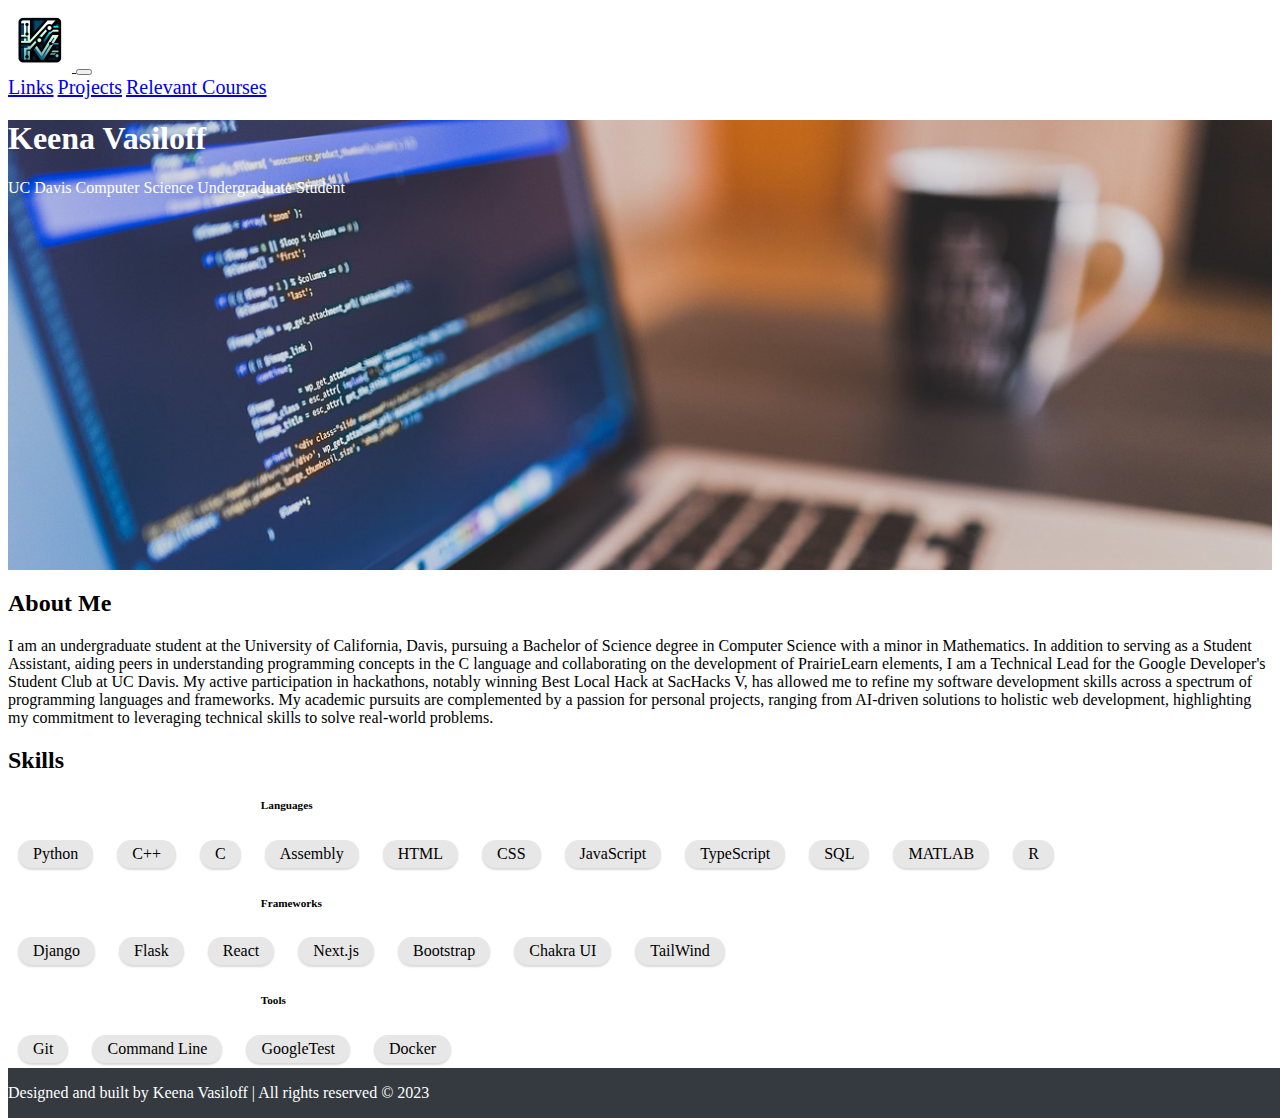
==== commit 05495f17: "Updated AboutMe Bio and favicons." ====
--- a/index.html
+++ b/index.html
@@ -7,6 +7,7 @@
     <link rel="icon" type="image/png" href="/favicon.png">
     <link href="https://cdn.jsdelivr.net/npm/bootstrap@5.3.1/dist/css/bootstrap.min.css" rel="stylesheet" integrity="sha384-4bw+/aepP/YC94hEpVNVgiZdgIC5+VKNBQNGCHeKRQN+PtmoHDEXuppvnDJzQIu9" crossorigin="anonymous">
     <link rel="stylesheet" href="styles.css">
+    <link rel="icon" href="favicon.png" type="image/png">
 </head>
   <body>
     <nav class="navbar navbar-expand-lg bg-body-tertiary px-4" data-bs-theme="dark">
@@ -40,36 +41,43 @@
             <div class="col-lg-6 bg-dark text-white text-center p-3">
                 <div class="my-3">
                     <h2 class="display-5">About Me</h2>
-                    <p class="lead">I am an undergraduate student at the University of California, Davis, pursuing a Bachelor of Science degree in Computer Science with a minor in Mathematics. In addition to serving as a Student Assistant, aiding peers in understanding programming concepts in the C language and collaborating on the development of PrairieLearn elements, I am a Technical Lead for the Google Developer's Student Club at UC Davis. With active participation in hackathons like UC Berkeley AI Hackathon 2023 and hands-on projects, I've honed my software development skills across various programming languages and frameworks. Beyond academic achievements, my personal projects, spanning from AI-driven solutions to comprehensive web development, underscore my enthusiasm for harnessing technical expertise to address real-world challenges.</p>
+                    <p class="lead">I am an undergraduate student at the University of California, Davis, pursuing a Bachelor of Science degree in Computer Science with a minor in Mathematics. In addition to serving as a Student Assistant, aiding peers in understanding programming concepts in the C language and collaborating on the development of PrairieLearn elements, I am a Technical Lead for the Google Developer's Student Club at UC Davis. My active participation in hackathons, notably winning Best Local Hack at SacHacks V, has allowed me to refine my software development skills across a spectrum of programming languages and frameworks. My academic pursuits are complemented by a passion for personal projects, ranging from AI-driven solutions to holistic web development, highlighting my commitment to leveraging technical skills to solve real-world problems.</p>
                 </div>
             </div>
     
             <!-- Skills Section -->
             <div class="col-lg-6 bg-light text-center p-3">
               <h2 class="display-5">Skills</h2>
+              <h3 class="display-5" style="scale: 60%">Languages</h3>
+              <div class="d-flex flex-wrap justify-content-center">
+                  <div class="skill-item">Python</div>
+                  <div class="skill-item">C++</div>
+                  <div class="skill-item">C</div>
+                  <div class="skill-item">Assembly</div>
+                  <div class="skill-item">HTML</div>
+                  <div class="skill-item">CSS</div>
+                  <div class="skill-item">JavaScript</div>
+                  <div class="skill-item">TypeScript</div>
+                  <div class="skill-item">SQL</div>
+                  <div class="skill-item">MATLAB</div>
+                  <div class="skill-item">R</div>
+                </div>
+                <h3 class="display-5" style="scale: 60%">Frameworks</h3>
                 <div class="d-flex flex-wrap justify-content-center">
-                    <div class="skill-item">Python</div>
-                    <div class="skill-item">C++</div>
-                    <div class="skill-item">C</div>
-                    <div class="skill-item">Assembly</div>
-                    <div class="skill-item">HTML</div>
-                    <div class="skill-item">CSS</div>
-                    <div class="skill-item">JavaScript</div>
-                    <div class="skill-item">TypeScript</div>
-                    <div class="skill-item">SQL</div>
-                    <div class="skill-item">MATLAB</div>
-                    <div class="skill-item">R</div>
-                    <div class="skill-item">Django</div>
-                    <div class="skill-item">Flask</div>
-                    <div class="skill-item">React</div>
-                    <div class="skill-item">Next.js</div>
-                    <div class="skill-item">Bootstrap</div>
-                    <div class="skill-item">Chakra UI</div>
-                    <div class="skill-item">TailWind</div>
-                    <div class="skill-item">Git</div>
-                    <div class="skill-item">Command Line</div>
-                    <div class="skill-item">GoogleTest</div>
-                    <div class="skill-item">Docker</div>
+                  <div class="skill-item">Django</div>
+                  <div class="skill-item">Flask</div>
+                  <div class="skill-item">React</div>
+                  <div class="skill-item">Next.js</div>
+                  <div class="skill-item">Bootstrap</div>
+                  <div class="skill-item">Chakra UI</div>
+                  <div class="skill-item">TailWind</div>
+                </div>
+                <h3 class="display-5" style="scale: 60%">Tools</h3>
+                <div class="d-flex flex-wrap justify-content-center">
+                  <div class="skill-item">Git</div>
+                  <div class="skill-item">Command Line</div>
+                  <div class="skill-item">GoogleTest</div>
+                  <div class="skill-item">Docker</div>
                 </div>
             </div>
         </div>
@@ -85,5 +93,5 @@
     <script src="https://cdn.jsdelivr.net/npm/bootstrap@5.3.1/dist/js/bootstrap.bundle.min.js" integrity="sha384-HwwvtgBNo3bZJJLYd8oVXjrBZt8cqVSpeBNS5n7C8IVInixGAoxmnlMuBnhbgrkm" crossorigin="anonymous"></script>
     <script src="https://cdn.jsdelivr.net/npm/@popperjs/core@2.11.8/dist/umd/popper.min.js" integrity="sha384-I7E8VVD/ismYTF4hNIPjVp/Zjvgyol6VFvRkX/vR+Vc4jQkC+hVqc2pM8ODewa9r" crossorigin="anonymous"></script>
 <script src="https://cdn.jsdelivr.net/npm/bootstrap@5.3.1/dist/js/bootstrap.min.js" integrity="sha384-Rx+T1VzGupg4BHQYs2gCW9It+akI2MM/mndMCy36UVfodzcJcF0GGLxZIzObiEfa" crossorigin="anonymous"></script>
-  </body>
+</body>
 </html>
